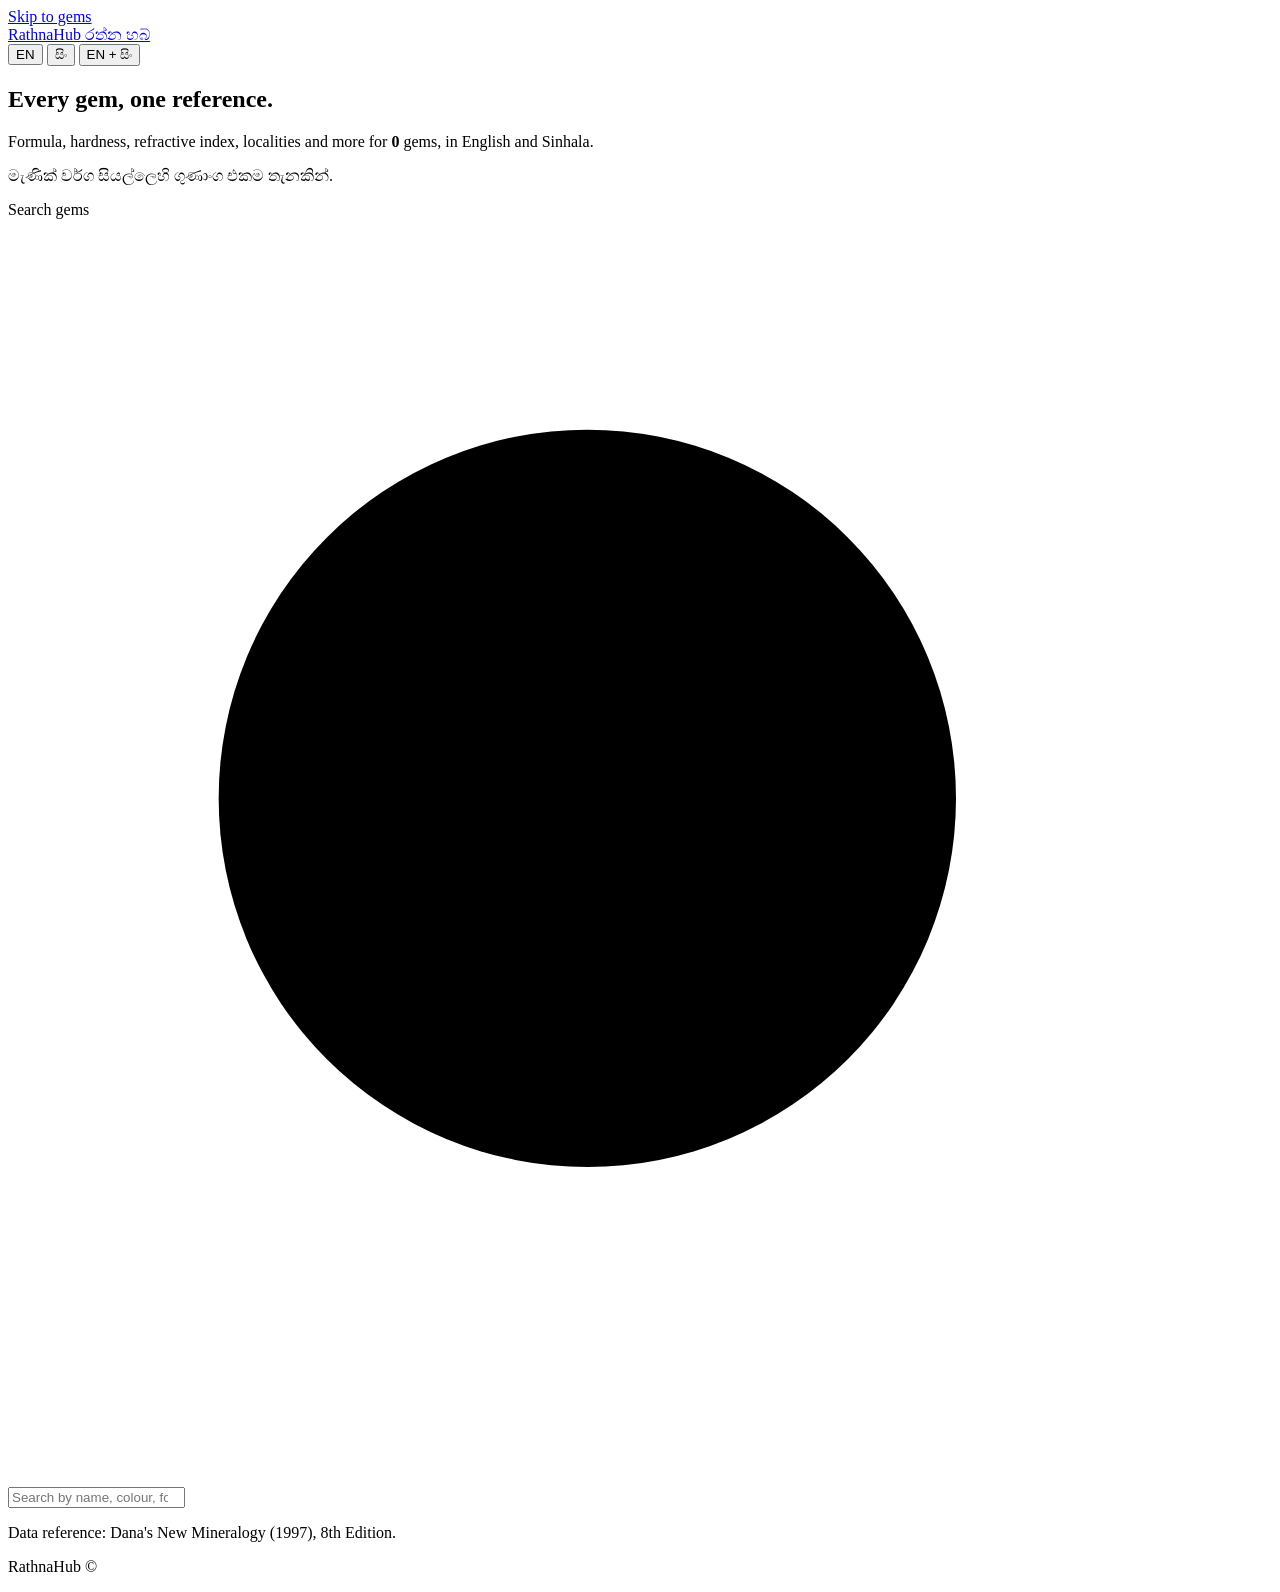
==== index.html @ 3e6e4de9 "Update comment for script order in index.html" ====
<!DOCTYPE html>
<html lang="en">
<head>
  <meta charset="UTF-8">
  <meta name="viewport" content="width=device-width, initial-scale=1">
  <title>RathnaHub – Gem Reference | රත්න හබ්</title>
  <meta name="description" content="Gem properties, formulas and localities in English and Sinhala.">

  <link rel="preconnect" href="https://fonts.googleapis.com">
  <link rel="preconnect" href="https://fonts.gstatic.com" crossorigin>
  <link href="https://fonts.googleapis.com/css2?family=Bricolage+Grotesque:wght@600;700&family=Manrope:wght@400;500;700&family=Noto+Sans+Sinhala:wght@400;500;700&display=swap" rel="stylesheet">
  <link rel="stylesheet" href="style.css">
</head>
<body data-lang="both">
  <a class="skip-link" href="#gems">Skip to gems</a>

  <!-- ============ HEADER + HERO ============ -->
  <div class="top">
    <header class="site-header">
      <a class="brand" href="./" aria-label="RathnaHub home">
        <span class="brand-gem" id="brandGem"></span>
        <span class="brand-name">RathnaHub</span>
        <span class="brand-si">රත්න හබ්</span>
      </a>

      <div class="lang" role="group" aria-label="Language">
        <button type="button" class="lang-btn" data-lang="en" aria-pressed="false">EN</button>
        <button type="button" class="lang-btn" data-lang="si" aria-pressed="false">සිං</button>
        <button type="button" class="lang-btn" data-lang="both" aria-pressed="true">EN + සිං</button>
      </div>
    </header>

    <section class="hero">
      <div class="hero-text">
        <h1>Every gem, one reference.</h1>
        <p class="hero-sub">Formula, hardness, refractive index, localities and more for <strong id="totalCount">0</strong> gems, in English and Sinhala.</p>
        <p class="hero-sub si">මැණික් වර්ග සියල්ලෙහි ගුණාංග එකම තැනකින්.</p>

        <label class="search" for="searchInput">
          <span class="visually-hidden">Search gems</span>
          <svg viewBox="0 0 24 24" aria-hidden="true"><circle cx="11" cy="11" r="7"/><path d="M20 20l-3.5-3.5"/></svg>
          <input id="searchInput" type="search" placeholder="Search by name, colour, formula…  |  සොයන්න" autocomplete="off">
        </label>
      </div>
      <div class="hero-gem" id="heroGem" aria-hidden="true"></div>
    </section>
  </div>

  <!-- ============ GEM BROWSER ============ -->
  <main id="gems" class="browser">
    <div class="toolbar">
      <div class="chips" id="groupChips" role="group" aria-label="Filter by gem group"></div>
      <p class="count" id="resultCount" aria-live="polite"></p>
    </div>

    <ul class="grid" id="gemGrid"></ul>

    <div class="empty" id="emptyState" hidden>
      <p><strong>No gems match your search.</strong></p>
      <p>Try a shorter word, or clear the group filter.</p>
      <button type="button" class="btn" id="resetBtn">Clear search and filter</button>
    </div>
  </main>

  <!-- ============ GEM DETAIL (native <dialog>) ============ -->
  <dialog id="gemDialog" aria-labelledby="dlgTitle">
    <article class="sheet">
      <header class="sheet-head">
        <div class="sheet-visual" id="dlgGem"></div>
        <div class="sheet-titles">
          <p class="sheet-no" id="dlgNo"></p>
          <h2 id="dlgTitle" class="en-only"></h2>
          <p class="sheet-si si-only" id="dlgSi"></p>
        </div>
        <button type="button" class="icon-btn" id="dlgClose" aria-label="Close">
          <svg viewBox="0 0 24 24" aria-hidden="true"><path d="M6 6l12 12M18 6L6 18"/></svg>
        </button>
      </header>

      <div class="sheet-body">
        <dl class="props" id="dlgProps"></dl>
      </div>

      <footer class="sheet-foot">
        <button type="button" class="btn ghost" id="dlgPrev">‹ Previous</button>
        <button type="button" class="btn ghost" id="dlgNext">Next ›</button>
      </footer>
    </article>
  </dialog>

  <footer class="site-footer">
    <p>Data reference: Dana's New Mineralogy (1997), 8th Edition.</p>
    <p class="si">RathnaHub &copy; <span id="year"></span></p>
  </footer>

  <!-- js links -->
  <script src="data.js"></script>
  <script src="app.js"></script>
</body>
</html>
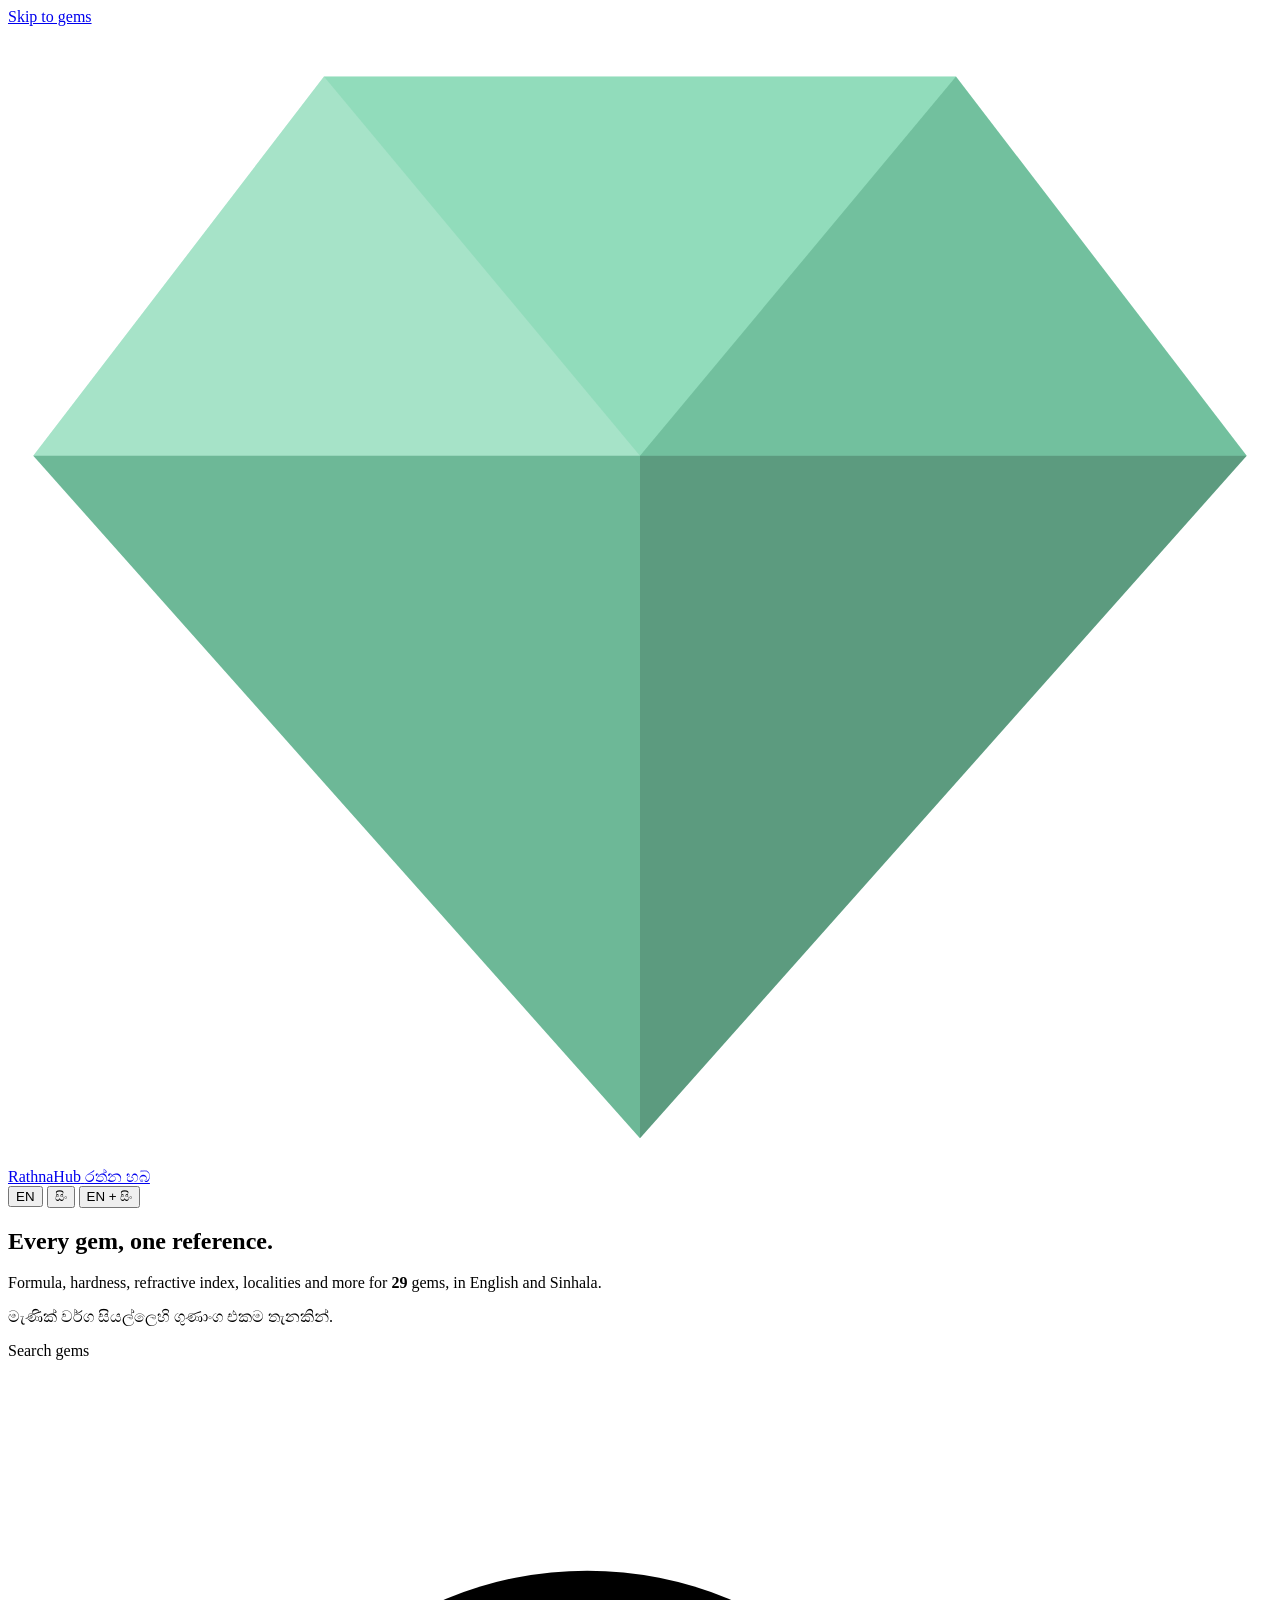
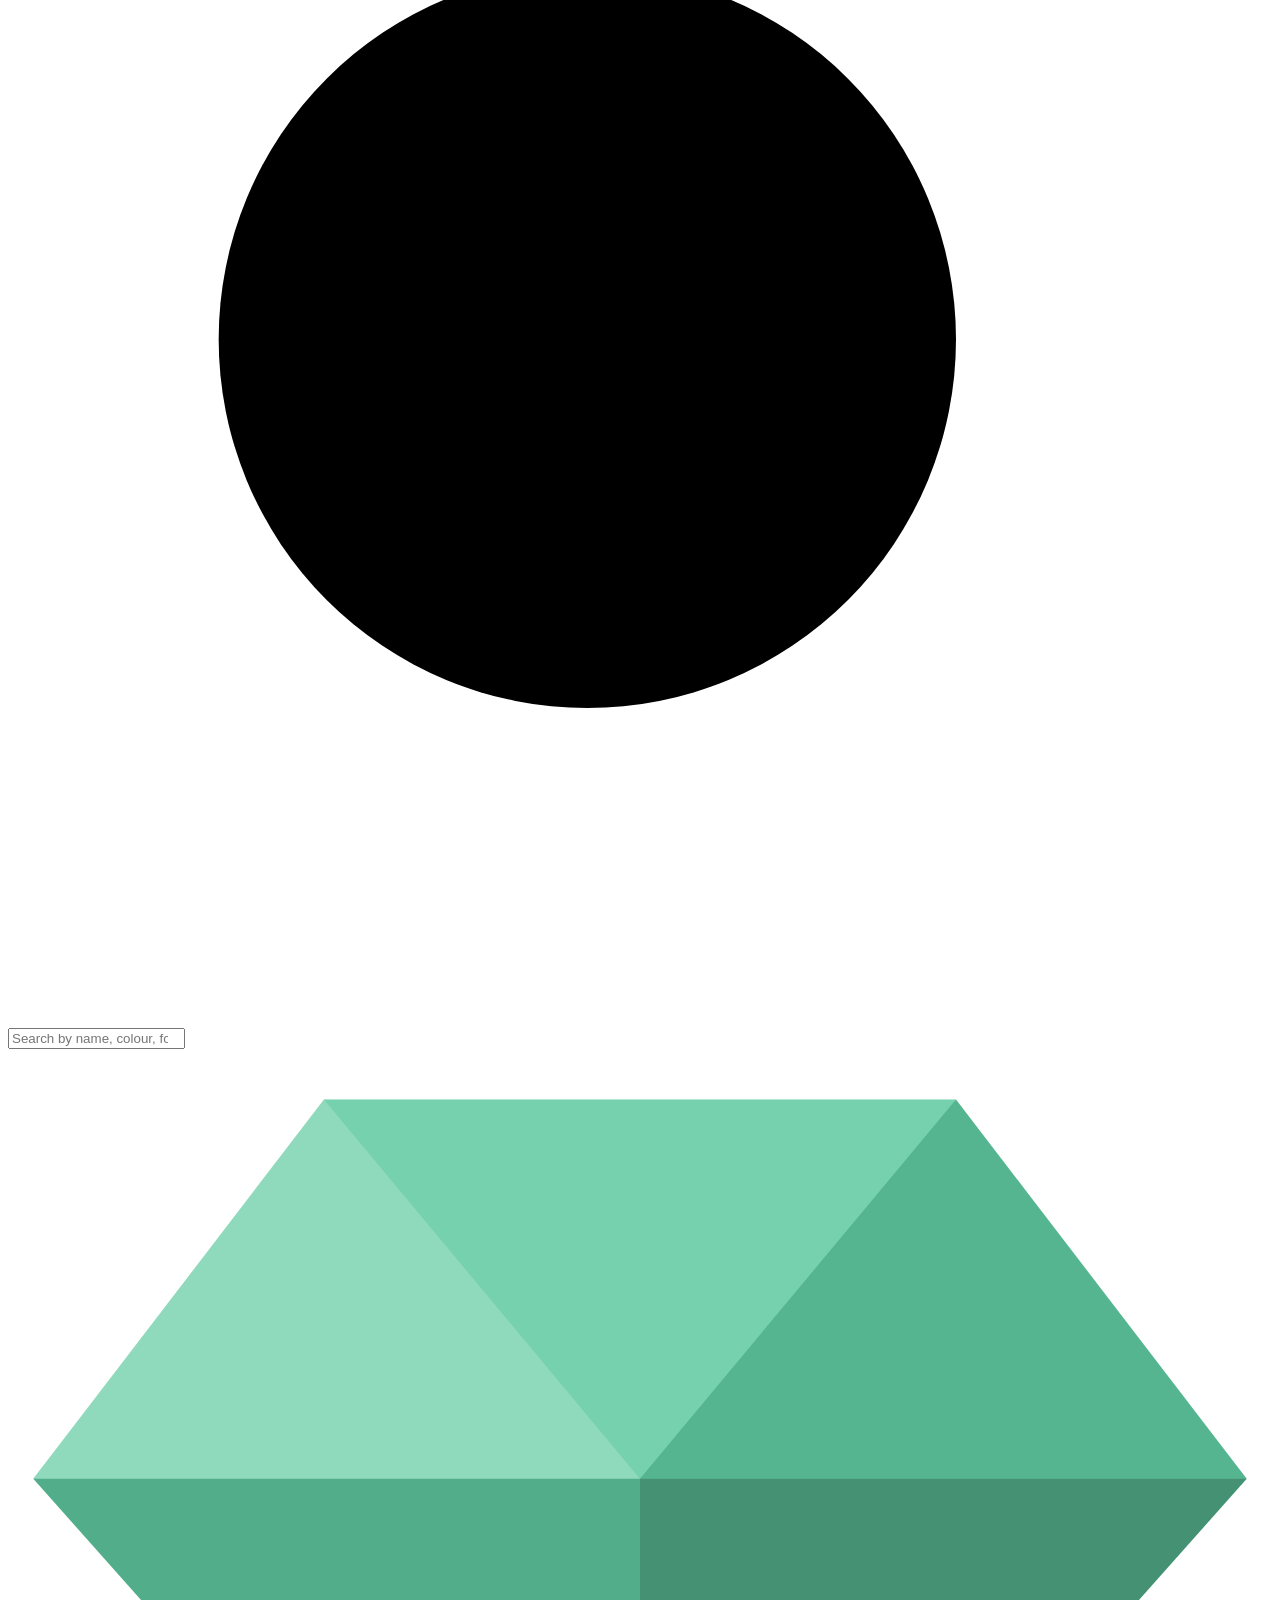
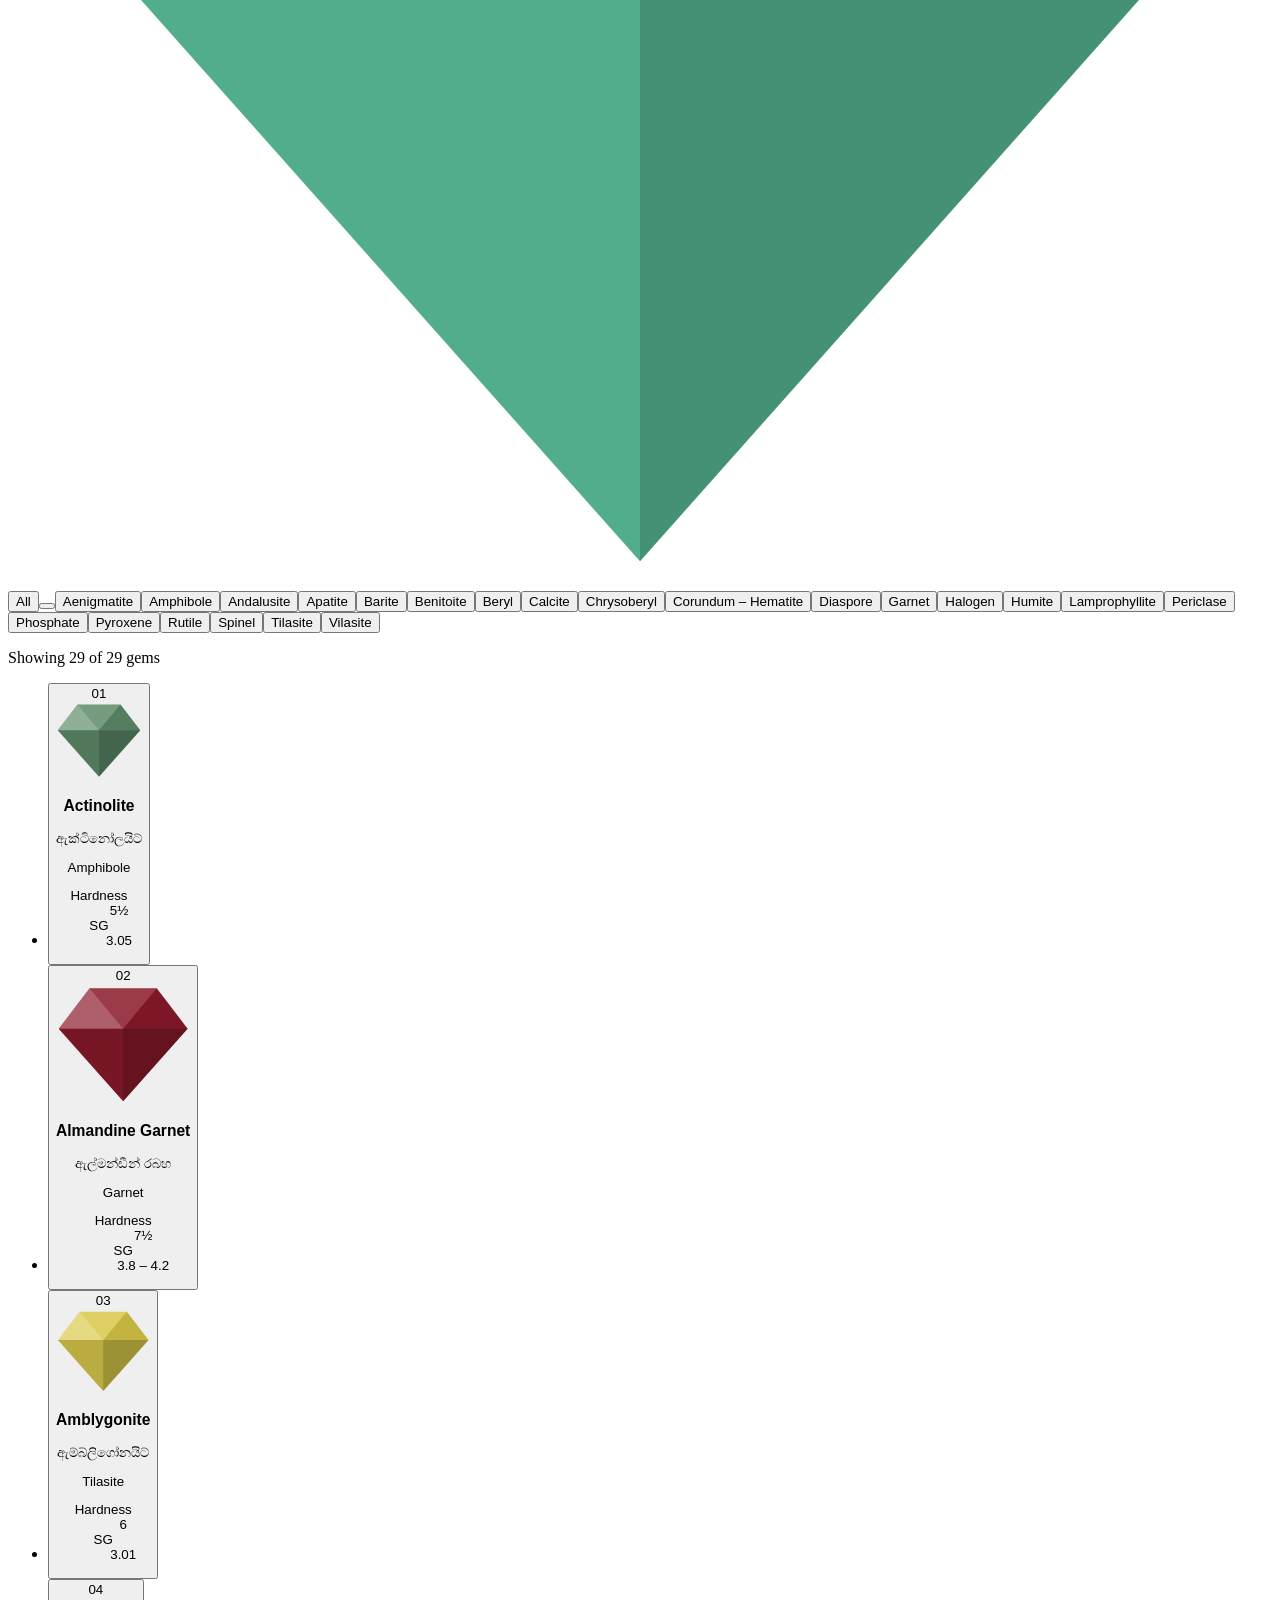
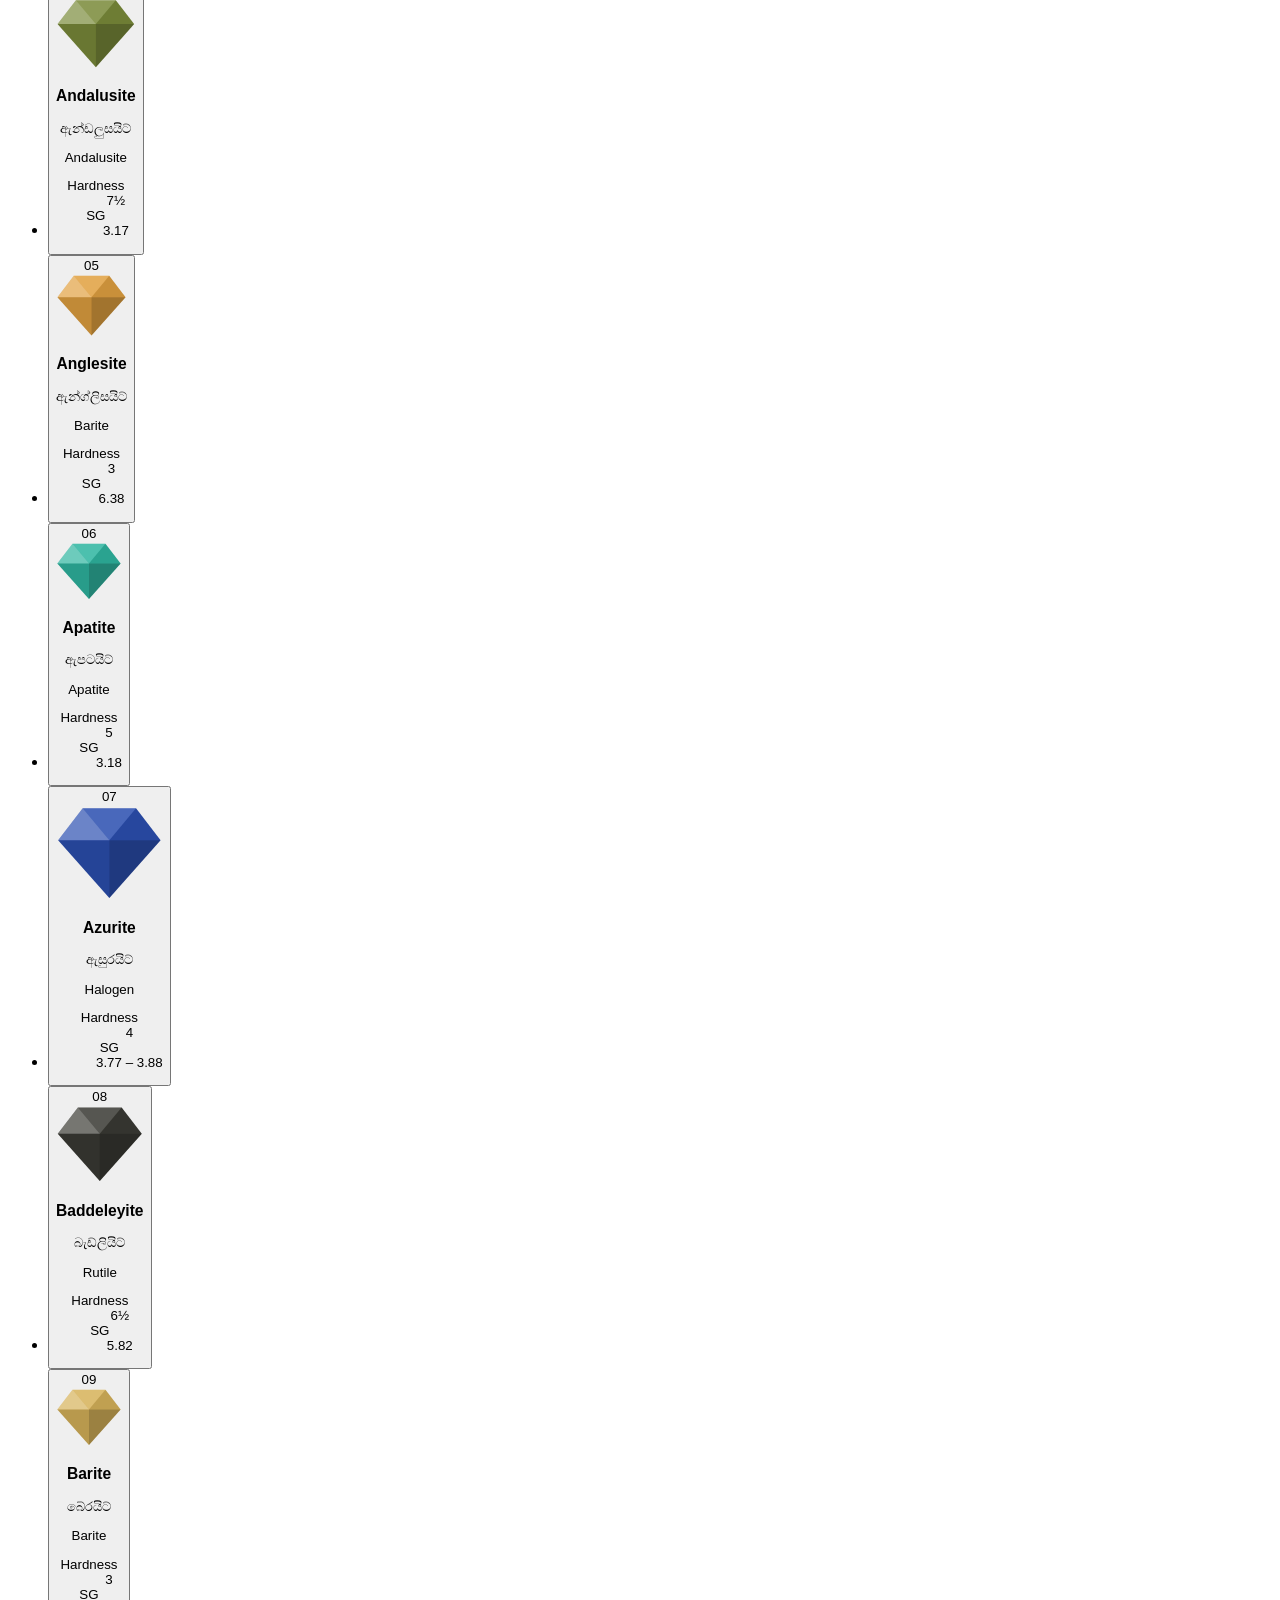
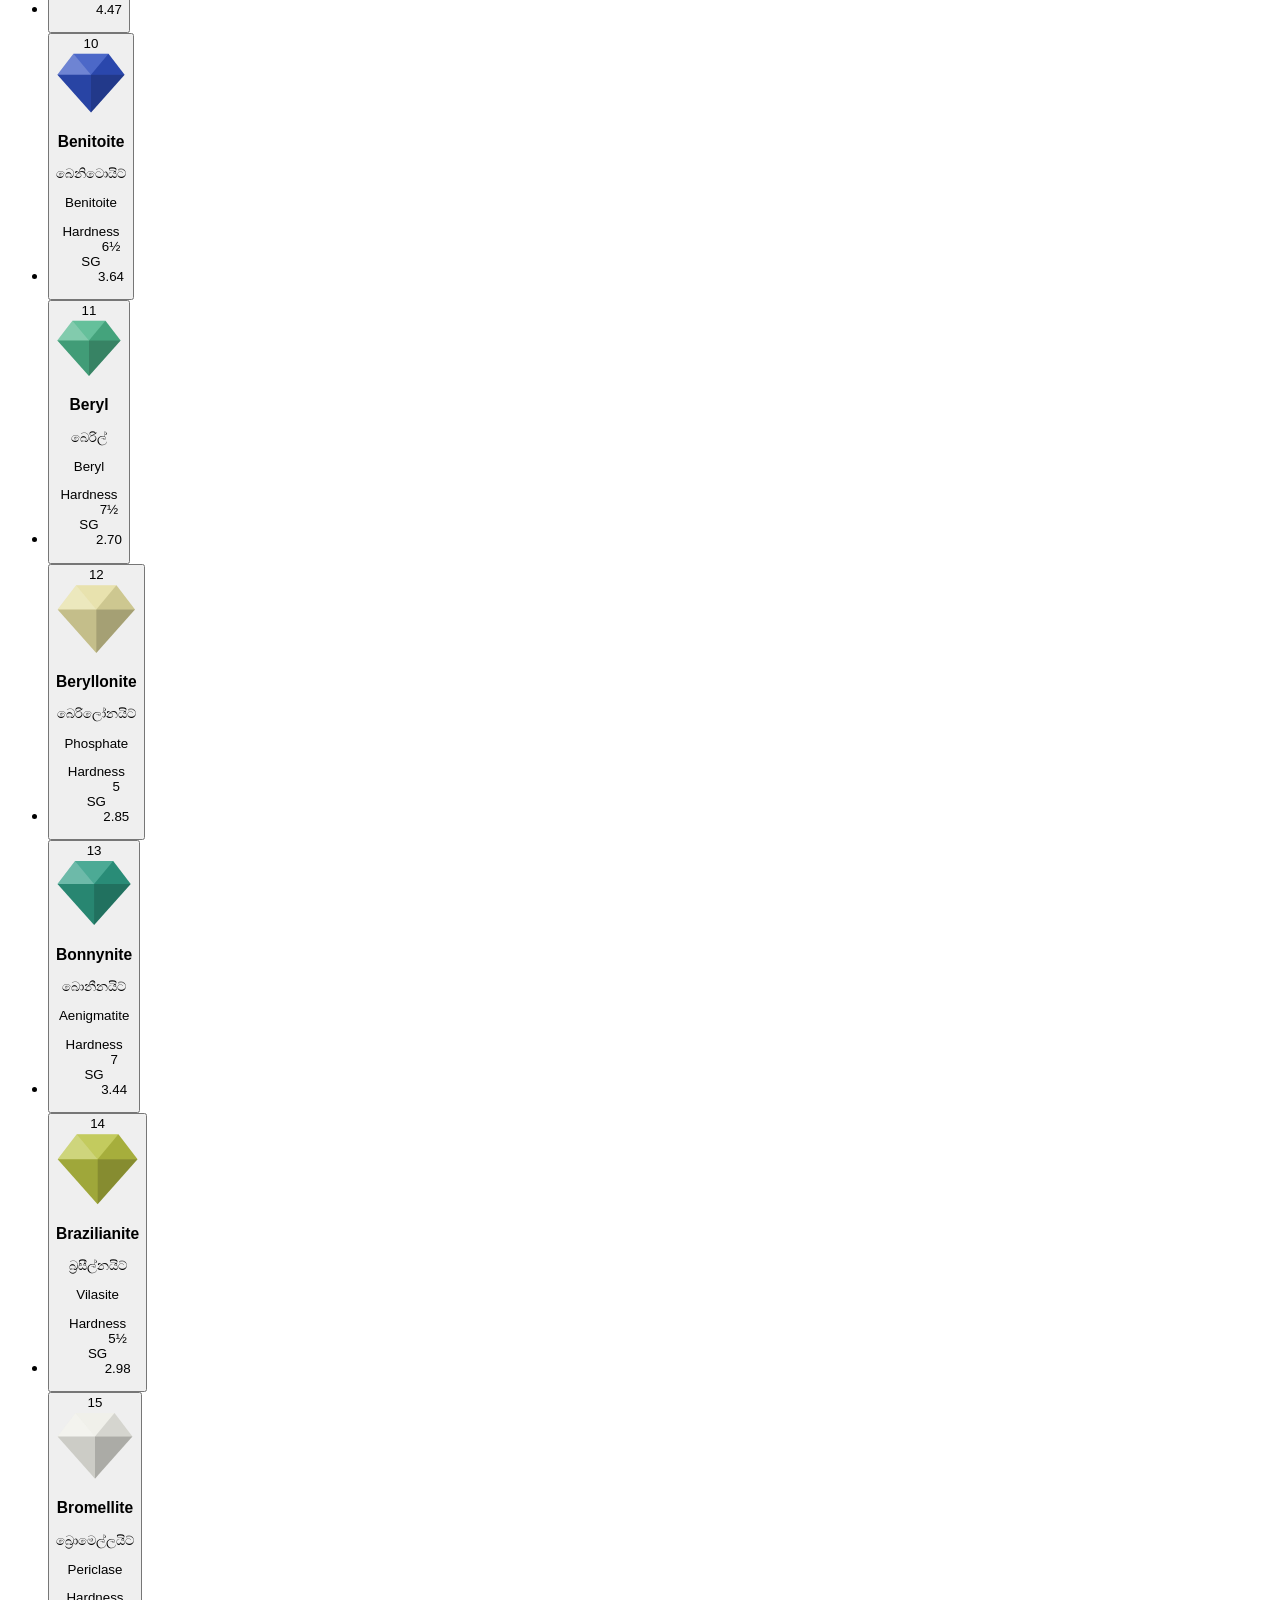
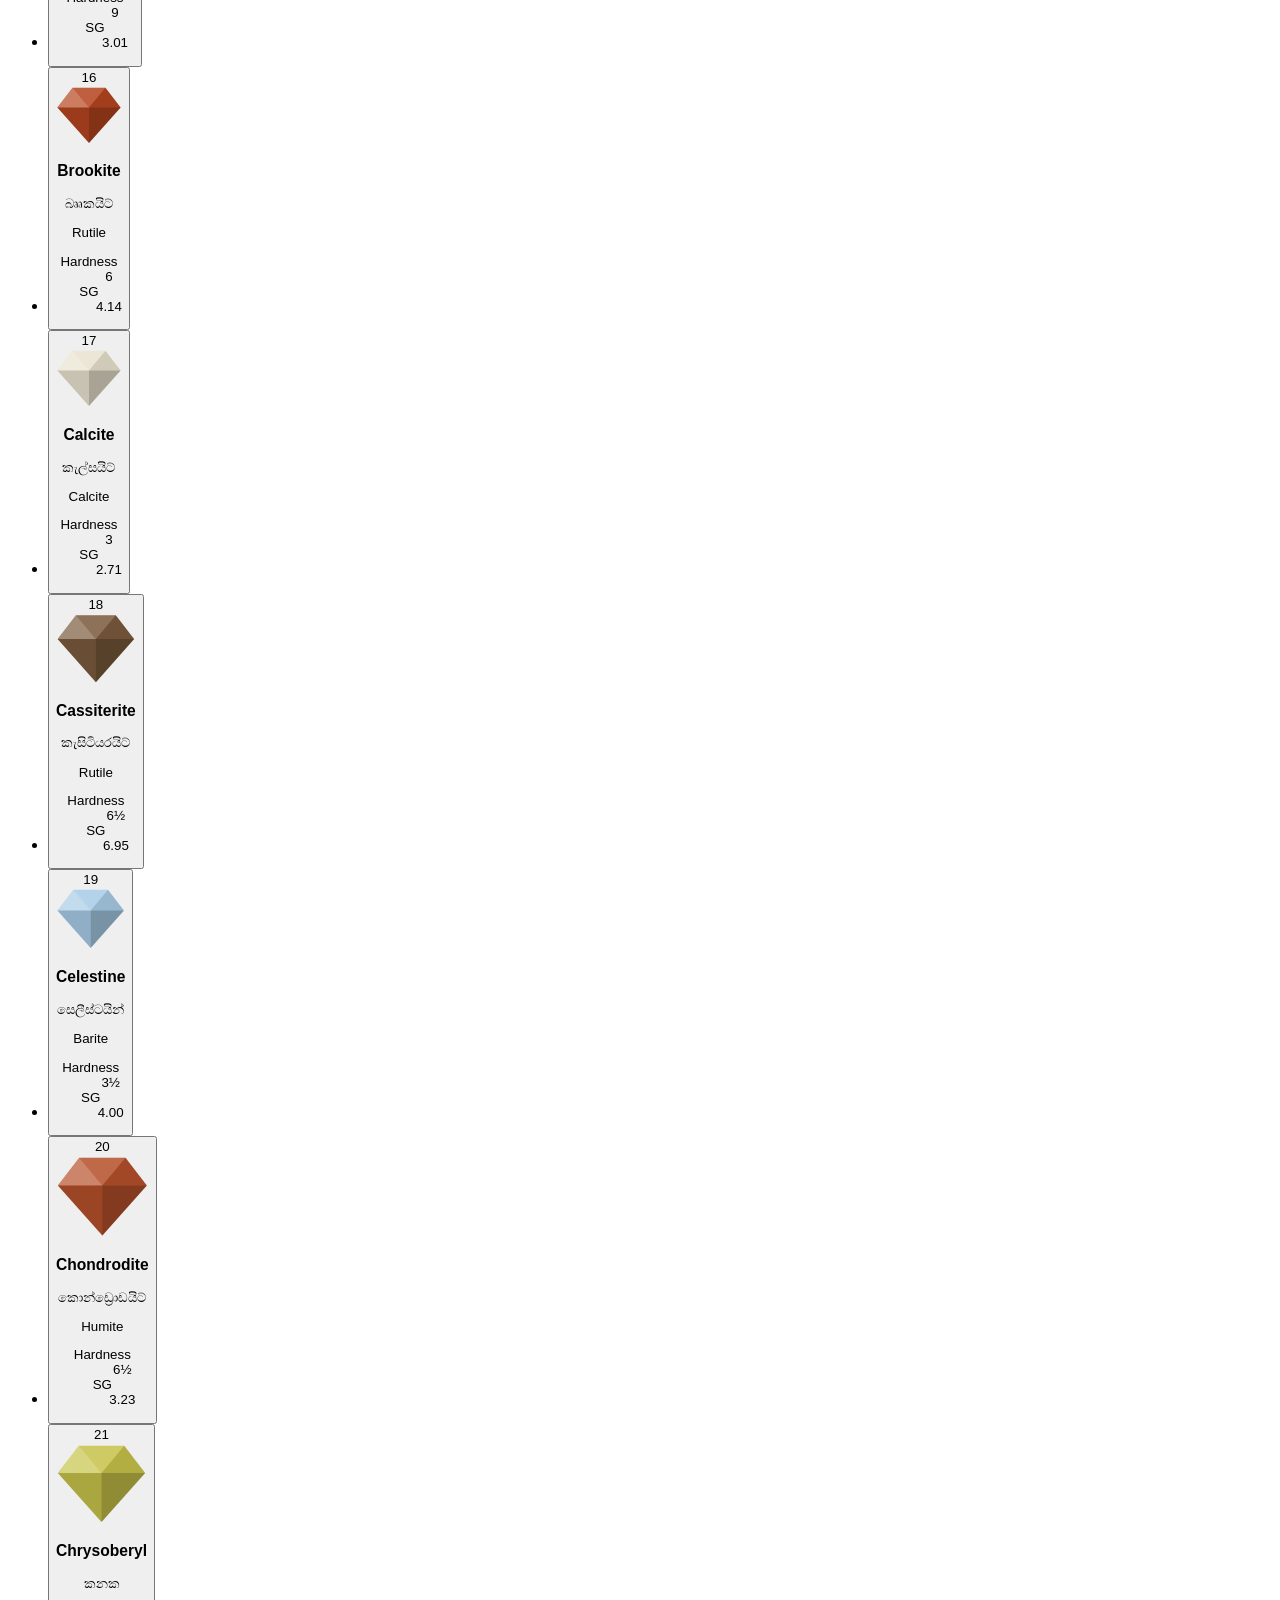
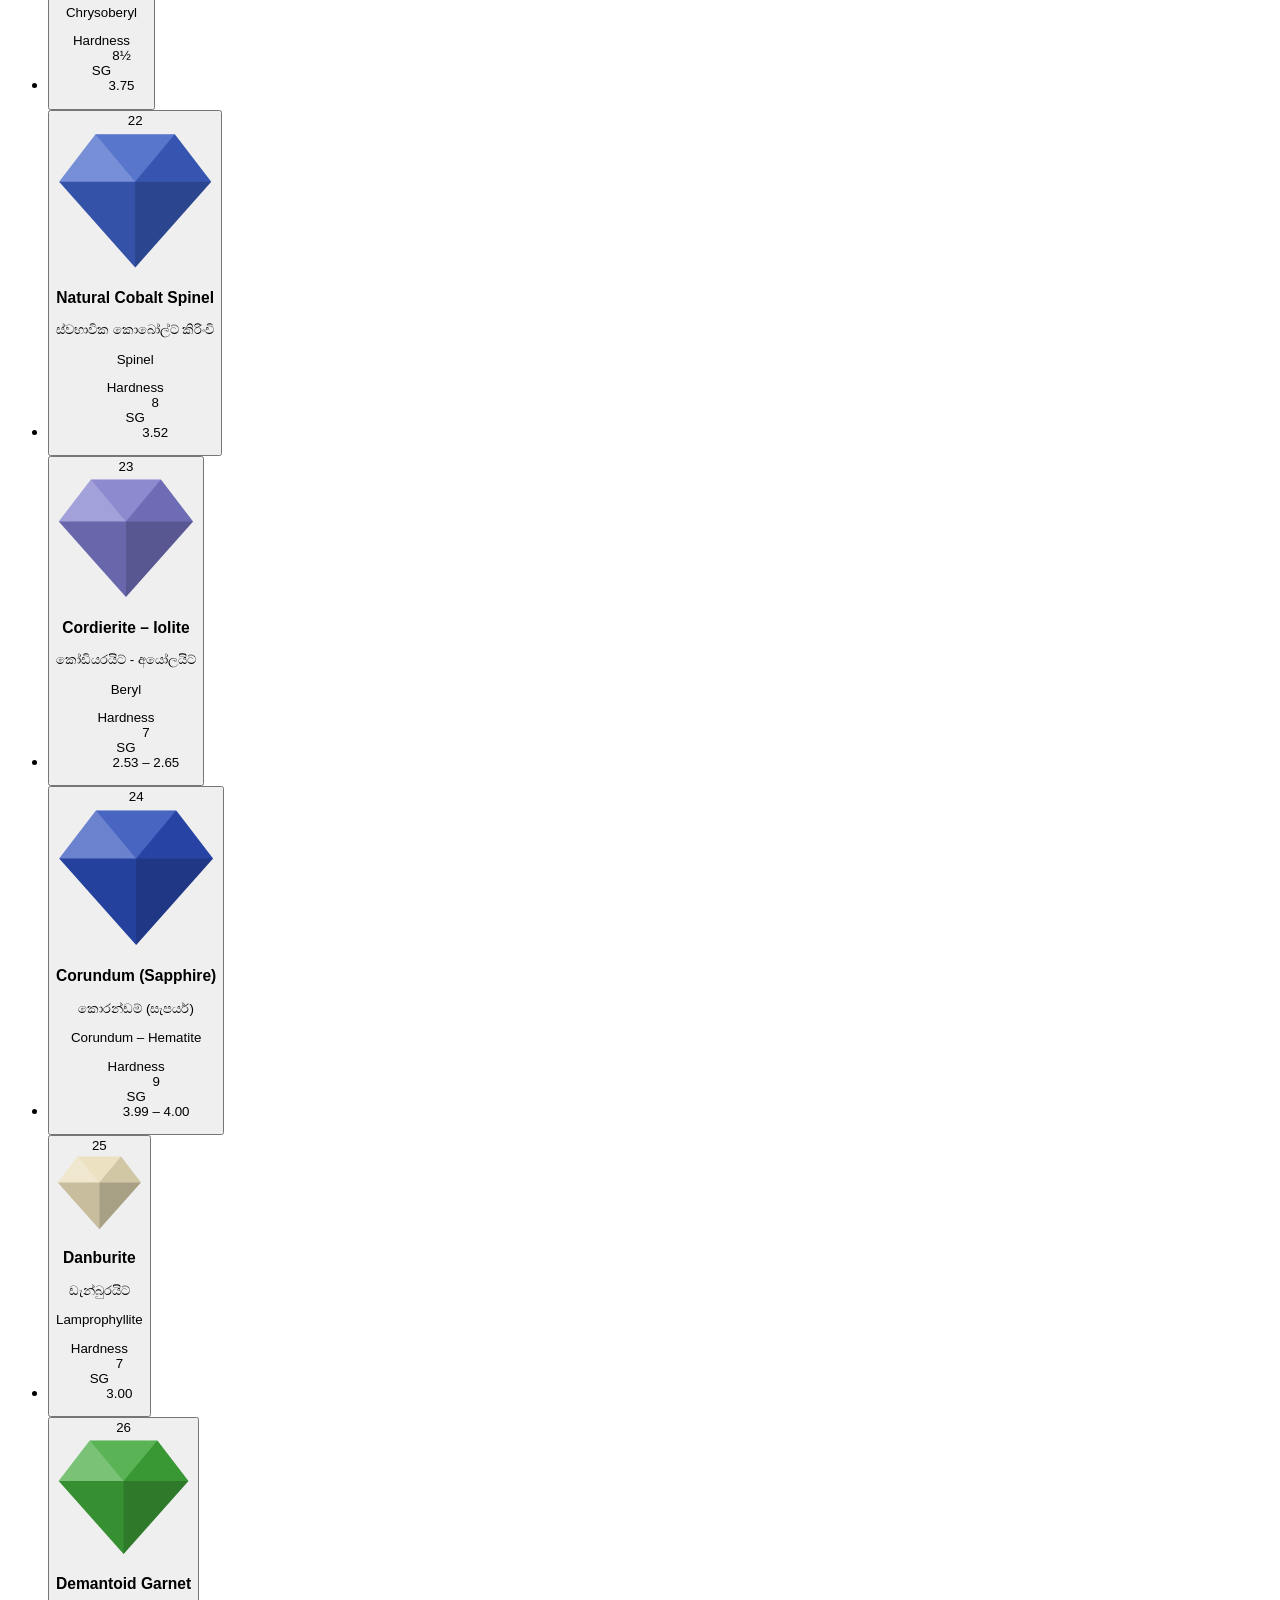
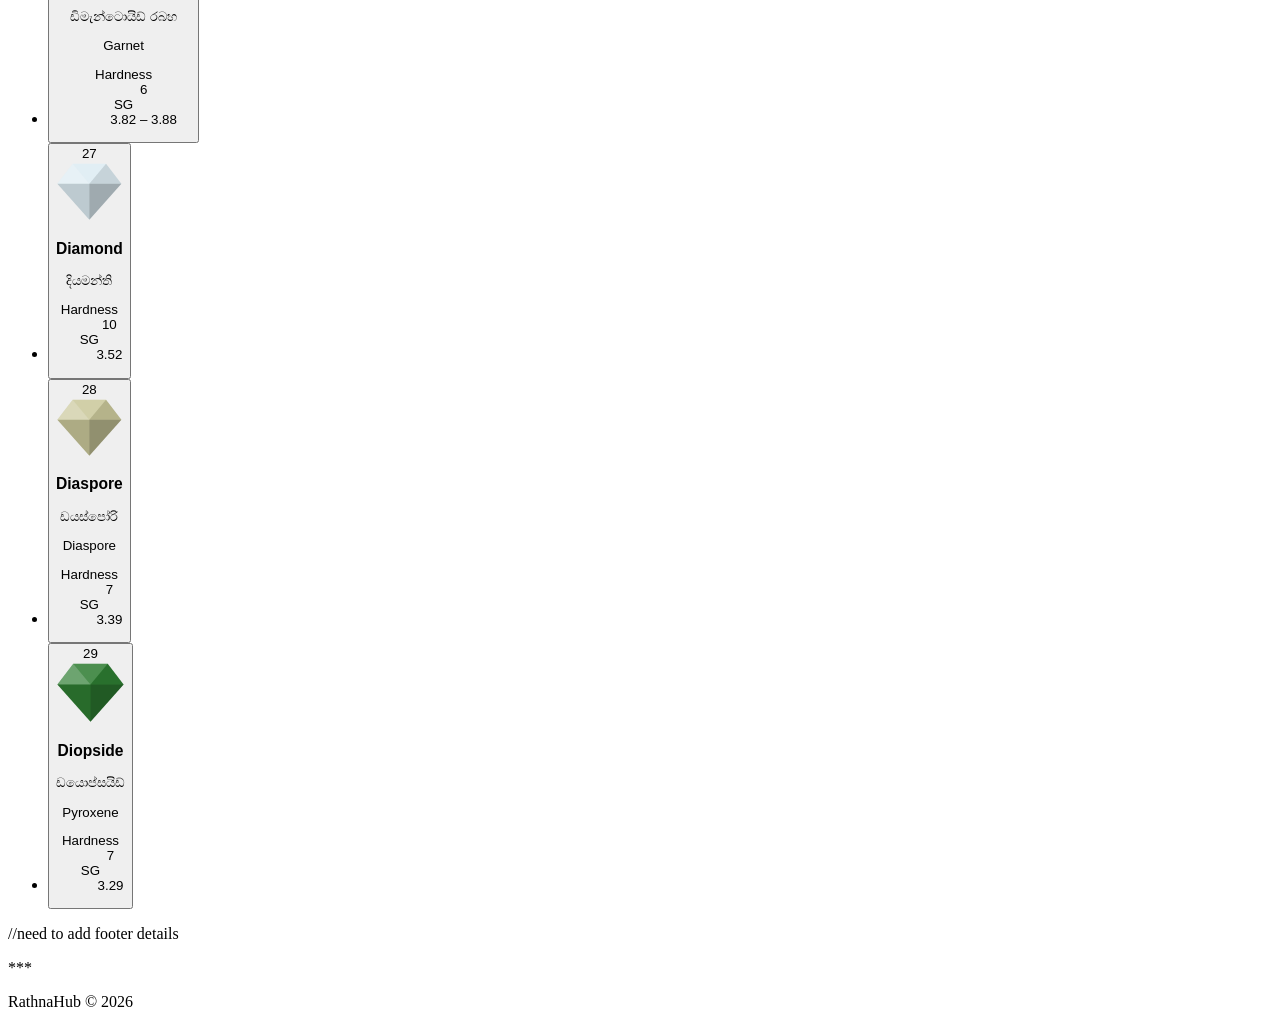
==== commit 72e08d92: "Add files via upload Footer update" ====
--- a/index.html
+++ b/index.html
@@ -88,12 +88,13 @@
     </article>
   </dialog>
 
+  //need to add footer details
   <footer class="site-footer">
-    <p>Data reference: Dana's New Mineralogy (1997), 8th Edition.</p>
+    <p>***</p>
     <p class="si">RathnaHub &copy; <span id="year"></span></p>
   </footer>
 
-  <!-- js links -->
+  <!-- Order matters: data first, then app logic -->
   <script src="data.js"></script>
   <script src="app.js"></script>
 </body>
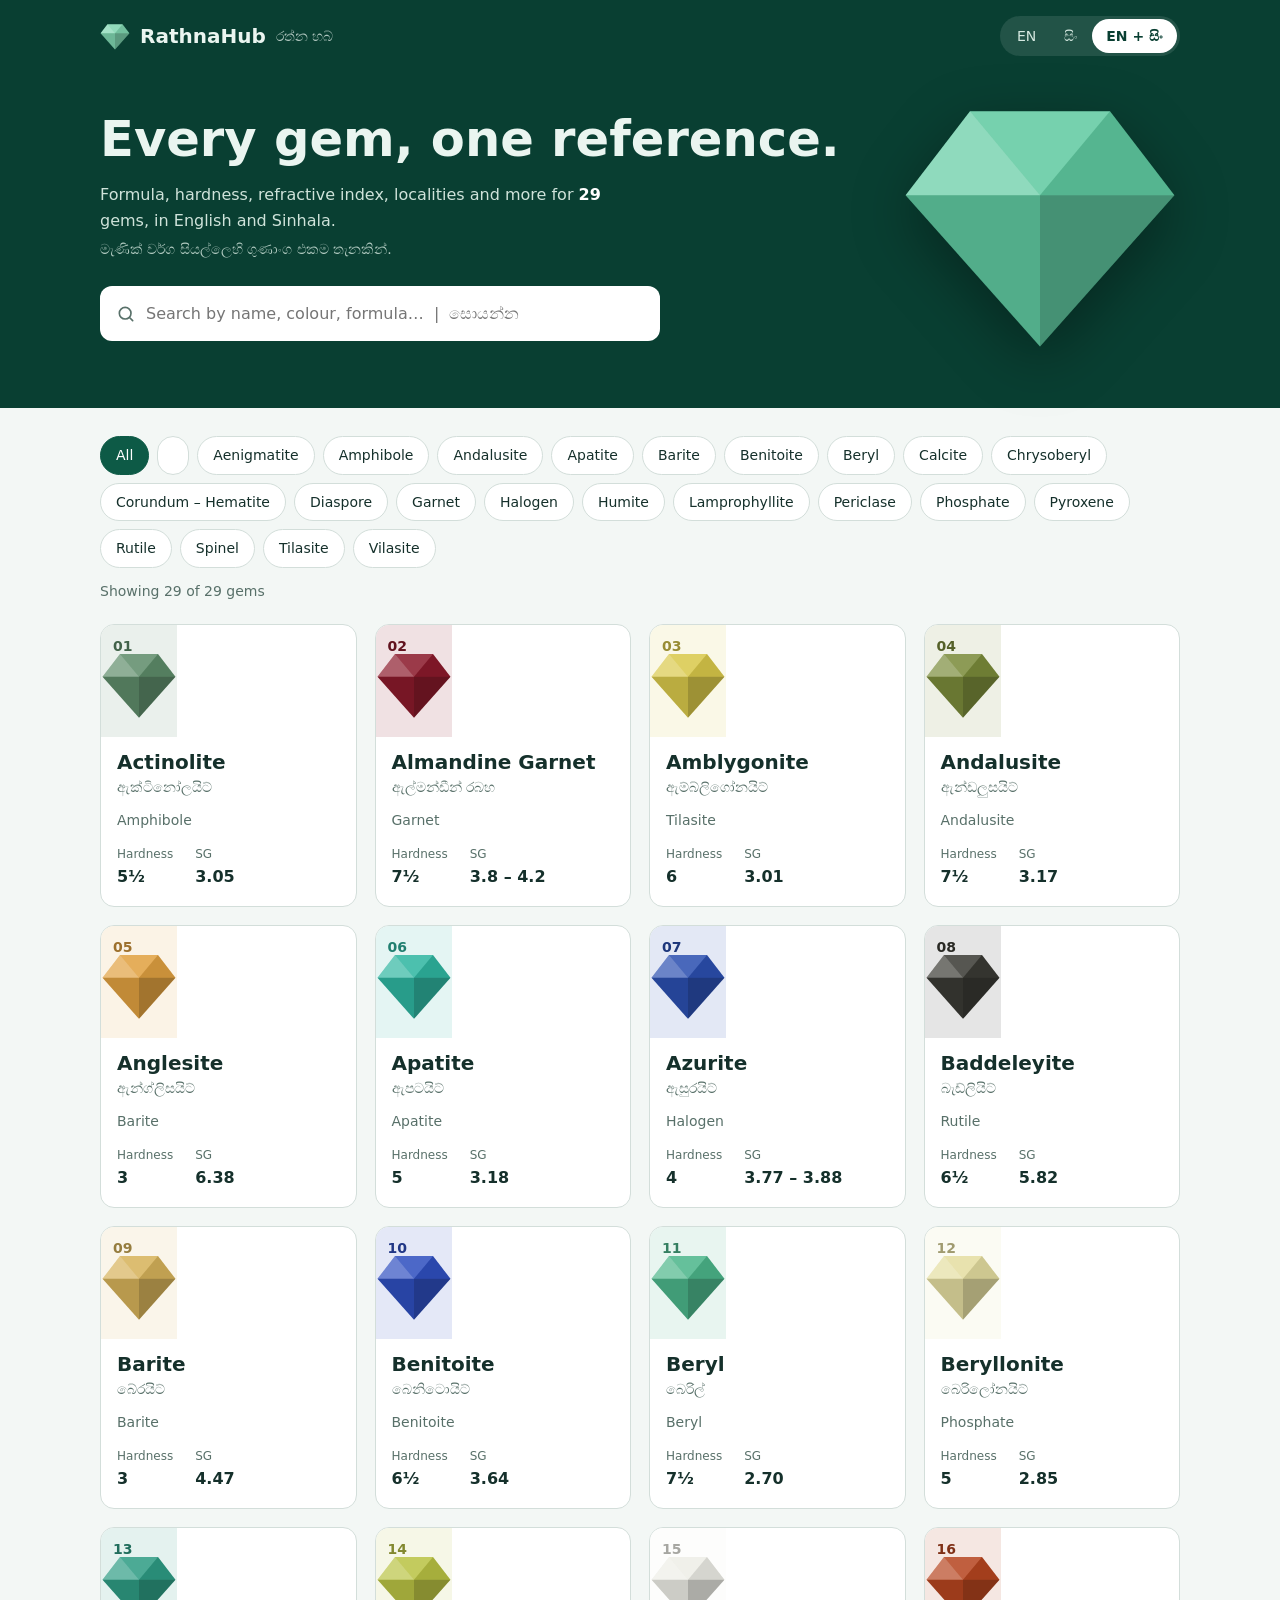
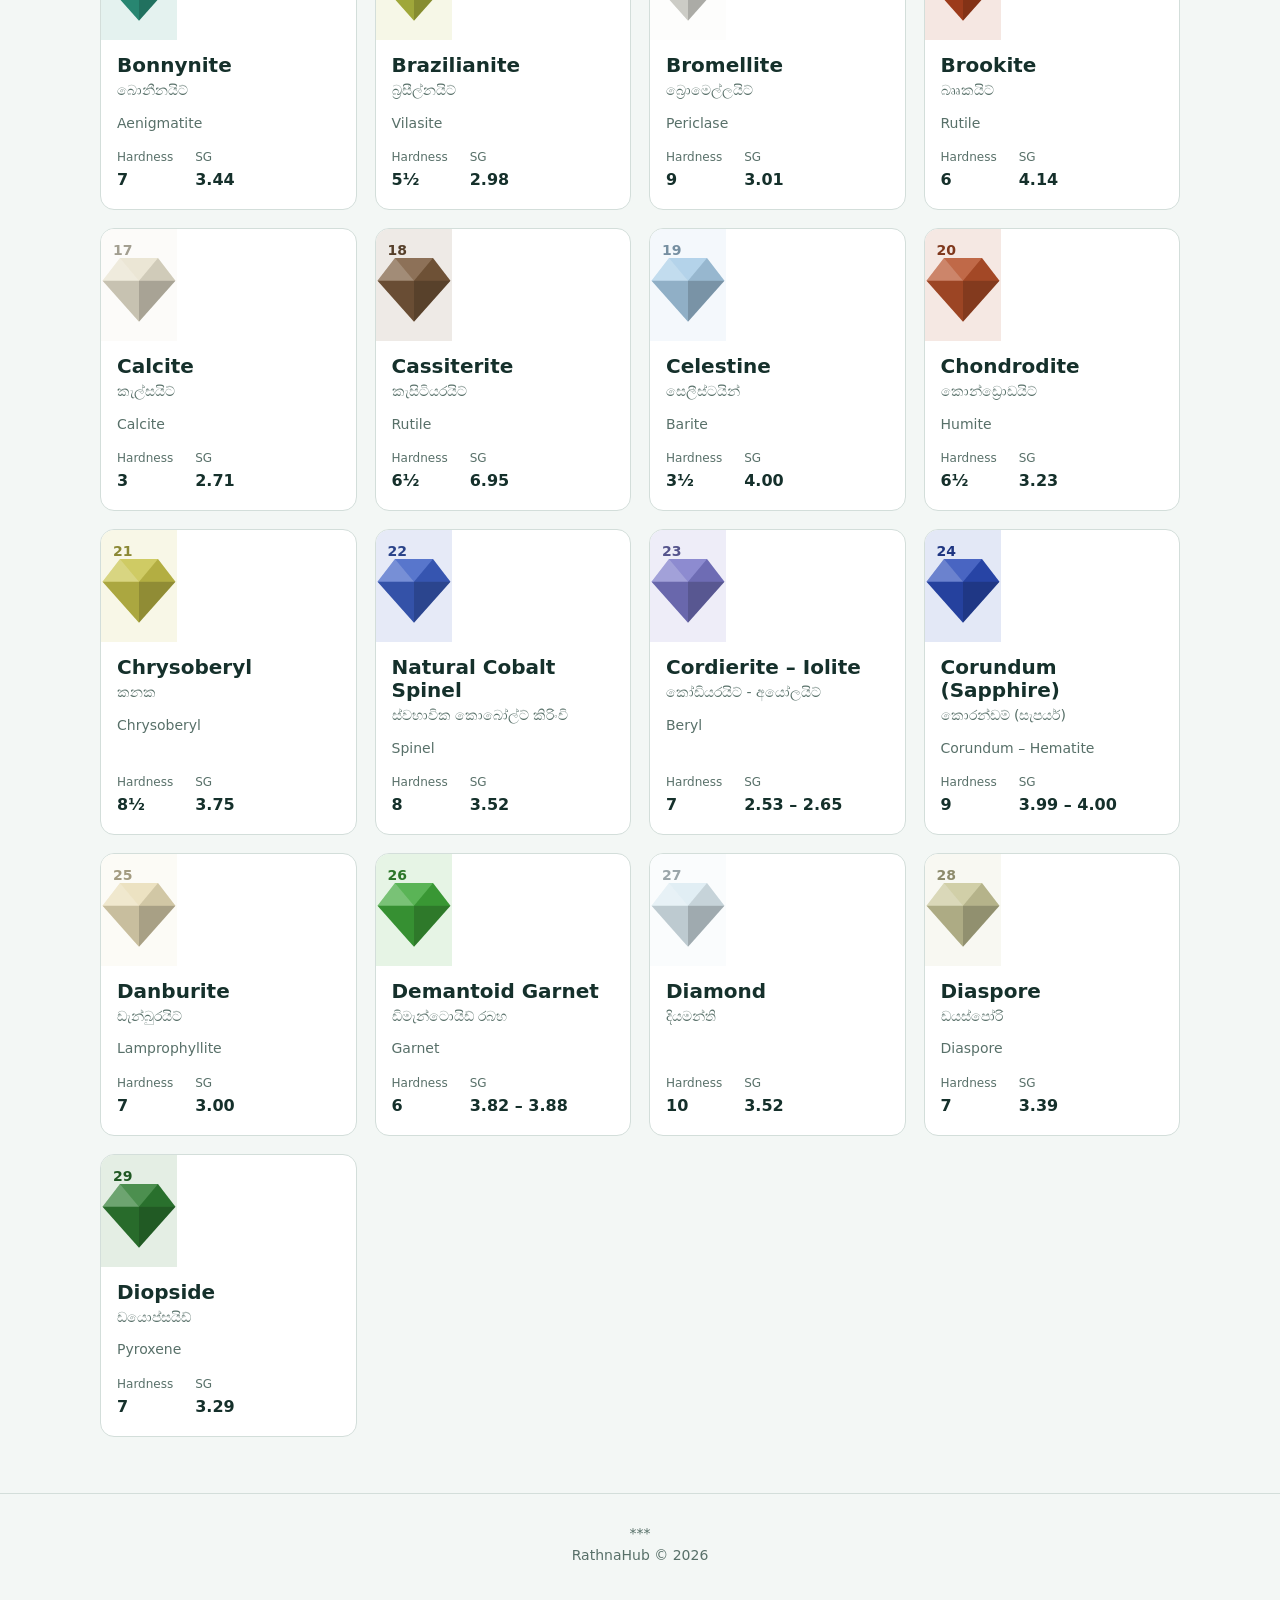
==== commit 388f7a3a: "Initial commit" ====
--- a/index.html
+++ b/index.html
@@ -88,7 +88,7 @@
     </article>
   </dialog>
 
-  //need to add footer details
+  <!-- need to add footer details -->
   <footer class="site-footer">
     <p>***</p>
     <p class="si">RathnaHub &copy; <span id="year"></span></p>
--- a/style.css
+++ b/style.css
@@ -0,0 +1,225 @@
+/* =========================================================
+   RathnaHub – style.css
+   1. Tokens   2. Base   3. Header/Hero   4. Browser
+   5. Cards    6. Dialog (gem sheet)     7. Footer   8. Motion
+   ========================================================= */
+
+/* ---------- 1. TOKENS ---------- */
+:root {
+  --paper: #f3f7f5;
+  --card: #ffffff;
+  --ink: #15302b;
+  --muted: #587069;
+  --line: #d3deda;
+
+  --emerald: #0d5a46;       /* echoes the green title band in the book */
+  --emerald-deep: #093f32;
+  --sapphire: #2c5e8c;      /* focus + interactive accents */
+
+  --font-body: "Manrope", "Noto Sans Sinhala", system-ui, sans-serif;
+  --font-display: "Bricolage Grotesque", "Noto Sans Sinhala", system-ui, sans-serif;
+
+  --step--1: 0.875rem;
+  --step-0: 1rem;
+  --step-1: 1.25rem;
+  --step-2: 1.6rem;
+  --step-3: clamp(2rem, 4.5vw, 3.1rem);
+
+  --r-card: 14px;
+  --r-sheet: 18px;
+  --r-input: 12px;
+}
+
+/* ---------- 2. BASE ---------- */
+*, *::before, *::after { box-sizing: border-box; }
+html { -webkit-text-size-adjust: 100%; }
+
+body {
+  margin: 0;
+  font-family: var(--font-body);
+  font-size: var(--step-0);
+  line-height: 1.6;
+  color: var(--ink);
+  background: var(--paper);
+}
+
+h1, h2, h3 { font-family: var(--font-display); line-height: 1.15; margin: 0; }
+p { margin: 0; }
+ul { list-style: none; margin: 0; padding: 0; }
+button, input { font: inherit; color: inherit; }
+svg { display: block; }
+
+:focus-visible { outline: 3px solid var(--sapphire); outline-offset: 2px; }
+
+.visually-hidden {
+  position: absolute; width: 1px; height: 1px; overflow: hidden;
+  clip: rect(0 0 0 0); white-space: nowrap;
+}
+.skip-link {
+  position: absolute; left: 12px; top: -60px; z-index: 50;
+  background: #fff; color: var(--ink); padding: 8px 14px; border-radius: 8px;
+}
+.skip-link:focus { top: 12px; }
+
+/* Language switching: data-lang on <body> = en | si | both */
+body[data-lang="en"] .si-only { display: none; }
+body[data-lang="si"] .en-only { display: none; }
+/* In Sinhala-only mode the Sinhala name becomes the primary title */
+body[data-lang="si"] .card-si { color: var(--ink); font-family: var(--font-display); font-weight: 700; font-size: var(--step-1); }
+body[data-lang="si"] .sheet-si { font-family: var(--font-display); font-weight: 700; font-size: var(--step-2); opacity: 1; }
+body[data-lang="si"] .prop dt .si-label { color: var(--ink); font-weight: 700; font-size: var(--step-0); }
+body[data-lang="si"] .prop dd .si-val { color: var(--ink); font-size: var(--step-0); }
+
+/* ---------- 3. HEADER + HERO ---------- */
+.top { background: var(--emerald-deep); color: #eaf5f0; }
+
+.site-header {
+  max-width: 1120px; margin: 0 auto; padding: 16px 20px;
+  display: flex; align-items: center; justify-content: space-between; gap: 12px;
+}
+.brand { display: flex; align-items: center; gap: 10px; color: inherit; text-decoration: none; }
+.brand-gem { width: 30px; }
+.brand-name { font-family: var(--font-display); font-weight: 700; font-size: var(--step-1); }
+.brand-si { opacity: 0.75; font-size: var(--step--1); }
+
+.lang { display: flex; background: rgba(255,255,255,0.1); border-radius: 999px; padding: 3px; }
+.lang-btn {
+  border: 0; background: transparent; cursor: pointer;
+  padding: 6px 14px; border-radius: 999px; font-size: var(--step--1); color: #d6e9e1;
+}
+.lang-btn[aria-pressed="true"] { background: #fff; color: var(--emerald-deep); font-weight: 700; }
+
+.hero {
+  max-width: 1120px; margin: 0 auto; padding: 28px 20px 56px;
+  display: grid; grid-template-columns: 1fr auto; align-items: center; gap: 32px;
+}
+.hero h1 { font-size: var(--step-3); font-weight: 700; margin-bottom: 14px; }
+.hero-sub { max-width: 52ch; color: #cfe3da; }
+.hero-sub strong { color: #fff; }
+.hero-sub.si { margin-top: 4px; font-size: var(--step--1); opacity: 0.85; }
+
+.search {
+  margin-top: 26px; max-width: 560px; display: flex; align-items: center; gap: 10px;
+  background: #fff; color: var(--ink); border-radius: var(--r-input); padding: 0 16px;
+}
+.search svg { width: 20px; height: 20px; flex: none; fill: none; stroke: var(--muted); stroke-width: 2; stroke-linecap: round; }
+.search input { flex: 1; border: 0; background: transparent; padding: 15px 0; min-width: 0; }
+.search input:focus-visible { outline: none; }
+.search:focus-within { outline: 3px solid #8fc5ff; outline-offset: 2px; }
+
+/* The one memorable element: a large faceted gem */
+.hero-gem { width: clamp(150px, 24vw, 280px); filter: drop-shadow(0 18px 30px rgba(0,0,0,0.35)); }
+.gem-svg { width: 100%; height: auto; }
+
+/* ---------- 4. BROWSER ---------- */
+.browser { max-width: 1120px; margin: 0 auto; padding: 28px 20px 56px; }
+
+.toolbar { display: flex; flex-wrap: wrap; align-items: center; justify-content: space-between; gap: 12px 20px; margin-bottom: 22px; }
+.chips { display: flex; flex-wrap: wrap; gap: 8px; }
+.chip {
+  border: 1px solid var(--line); background: var(--card); cursor: pointer;
+  padding: 7px 15px; border-radius: 999px; font-size: var(--step--1);
+}
+.chip:hover { border-color: var(--emerald); }
+.chip[aria-pressed="true"] { background: var(--emerald); border-color: var(--emerald); color: #fff; }
+.count { color: var(--muted); font-size: var(--step--1); }
+
+.btn {
+  border: 1px solid var(--emerald); background: var(--emerald); color: #fff; cursor: pointer;
+  padding: 10px 18px; border-radius: var(--r-input); font-weight: 700;
+}
+.btn.ghost { background: transparent; color: var(--emerald); }
+.btn:disabled { opacity: 0.4; cursor: not-allowed; }
+
+.empty { text-align: center; padding: 56px 16px; color: var(--muted); }
+.empty .btn { margin-top: 16px; }
+
+/* ---------- 5. CARDS ---------- */
+.grid { display: grid; grid-template-columns: repeat(auto-fill, minmax(220px, 1fr)); gap: 18px; }
+
+.card {
+  width: 100%; height: 100%; text-align: left; cursor: pointer; padding: 0;
+  background: var(--card); border: 1px solid var(--line); border-radius: var(--r-card);
+  overflow: hidden; display: flex; flex-direction: column;
+  transition: border-color 0.15s, transform 0.15s;
+}
+.card:hover { border-color: var(--gem); transform: translateY(-2px); }
+
+.card-visual {
+  position: relative; padding: 26px 0 18px; display: grid; place-items: center;
+  background: color-mix(in srgb, var(--gem) 13%, #fff);
+}
+.card-visual .gem-svg { width: 76px; }
+.card-no {
+  position: absolute; left: 12px; top: 10px;
+  font-family: var(--font-display); font-weight: 700; font-size: var(--step--1);
+  color: color-mix(in srgb, var(--gem) 70%, #000);
+}
+
+.card-body { padding: 14px 16px 16px; display: flex; flex-direction: column; gap: 2px; flex: 1; }
+.card-body h3 { font-size: var(--step-1); }
+.card-si { color: var(--muted); font-size: var(--step--1); }
+.card-group { margin-top: 8px; font-size: var(--step--1); color: var(--muted); }
+
+.card-meta { margin: auto 0 0; padding-top: 12px; display: flex; gap: 22px; }
+.card-meta div { display: flex; flex-direction: column; }
+.card-meta dt { font-size: 0.75rem; color: var(--muted); }
+.card-meta dd { margin: 0; font-weight: 700; }
+
+/* ---------- 6. DIALOG (gem sheet) ---------- */
+dialog {
+  width: min(780px, calc(100% - 24px)); max-height: 92vh; padding: 0;
+  border: 0; border-radius: var(--r-sheet); background: var(--card); color: var(--ink);
+  overflow: hidden;
+}
+dialog::backdrop { background: rgba(9, 40, 33, 0.6); }
+dialog[open] { display: flex; }
+.sheet { display: flex; flex-direction: column; width: 100%; min-height: 0; }
+
+.sheet-head {
+  display: flex; align-items: center; gap: 18px; padding: 18px 20px;
+  background: var(--emerald); color: #fff;
+}
+.sheet-visual { width: 62px; flex: none; }
+.sheet-titles { flex: 1; min-width: 0; }
+.sheet-no { font-size: var(--step--1); opacity: 0.8; }
+.sheet-head h2 { font-size: var(--step-2); }
+.sheet-si { opacity: 0.9; }
+
+.icon-btn {
+  width: 40px; height: 40px; border: 0; border-radius: 50%; cursor: pointer;
+  background: rgba(255,255,255,0.15); display: grid; place-items: center; flex: none;
+}
+.icon-btn:hover { background: rgba(255,255,255,0.28); }
+.icon-btn svg { width: 20px; height: 20px; fill: none; stroke: #fff; stroke-width: 2; stroke-linecap: round; }
+.icon-btn:focus-visible { outline-color: #fff; }
+
+.sheet-body { overflow-y: auto; padding: 6px 20px 8px; }
+.props { margin: 0; }
+.prop {
+  display: grid; grid-template-columns: minmax(150px, 36%) 1fr; gap: 6px 18px;
+  padding: 11px 0; border-bottom: 1px solid var(--line);
+}
+.prop:last-child { border-bottom: 0; }
+.prop dt { font-weight: 700; }
+.prop dt .si-label { display: block; font-weight: 400; color: var(--muted); font-size: var(--step--1); }
+.prop dd { margin: 0; overflow-wrap: anywhere; }
+.prop dd .si-val { display: block; color: var(--muted); font-size: var(--step--1); }
+.prop dd.blank { color: #9aaaa5; }
+
+.sheet-foot { display: flex; justify-content: space-between; gap: 12px; padding: 12px 20px; border-top: 1px solid var(--line); }
+
+@media (max-width: 560px) {
+  .hero { grid-template-columns: 1fr; }
+  .hero-gem { display: none; }
+  .brand-si { display: none; }
+  .prop { grid-template-columns: 1fr; gap: 2px; }
+}
+
+/* ---------- 7. FOOTER ---------- */
+.site-footer { text-align: center; padding: 28px 20px 40px; color: var(--muted); font-size: var(--step--1); border-top: 1px solid var(--line); }
+
+/* ---------- 8. MOTION ---------- */
+@media (prefers-reduced-motion: reduce) {
+  * { transition: none !important; animation: none !important; }
+}
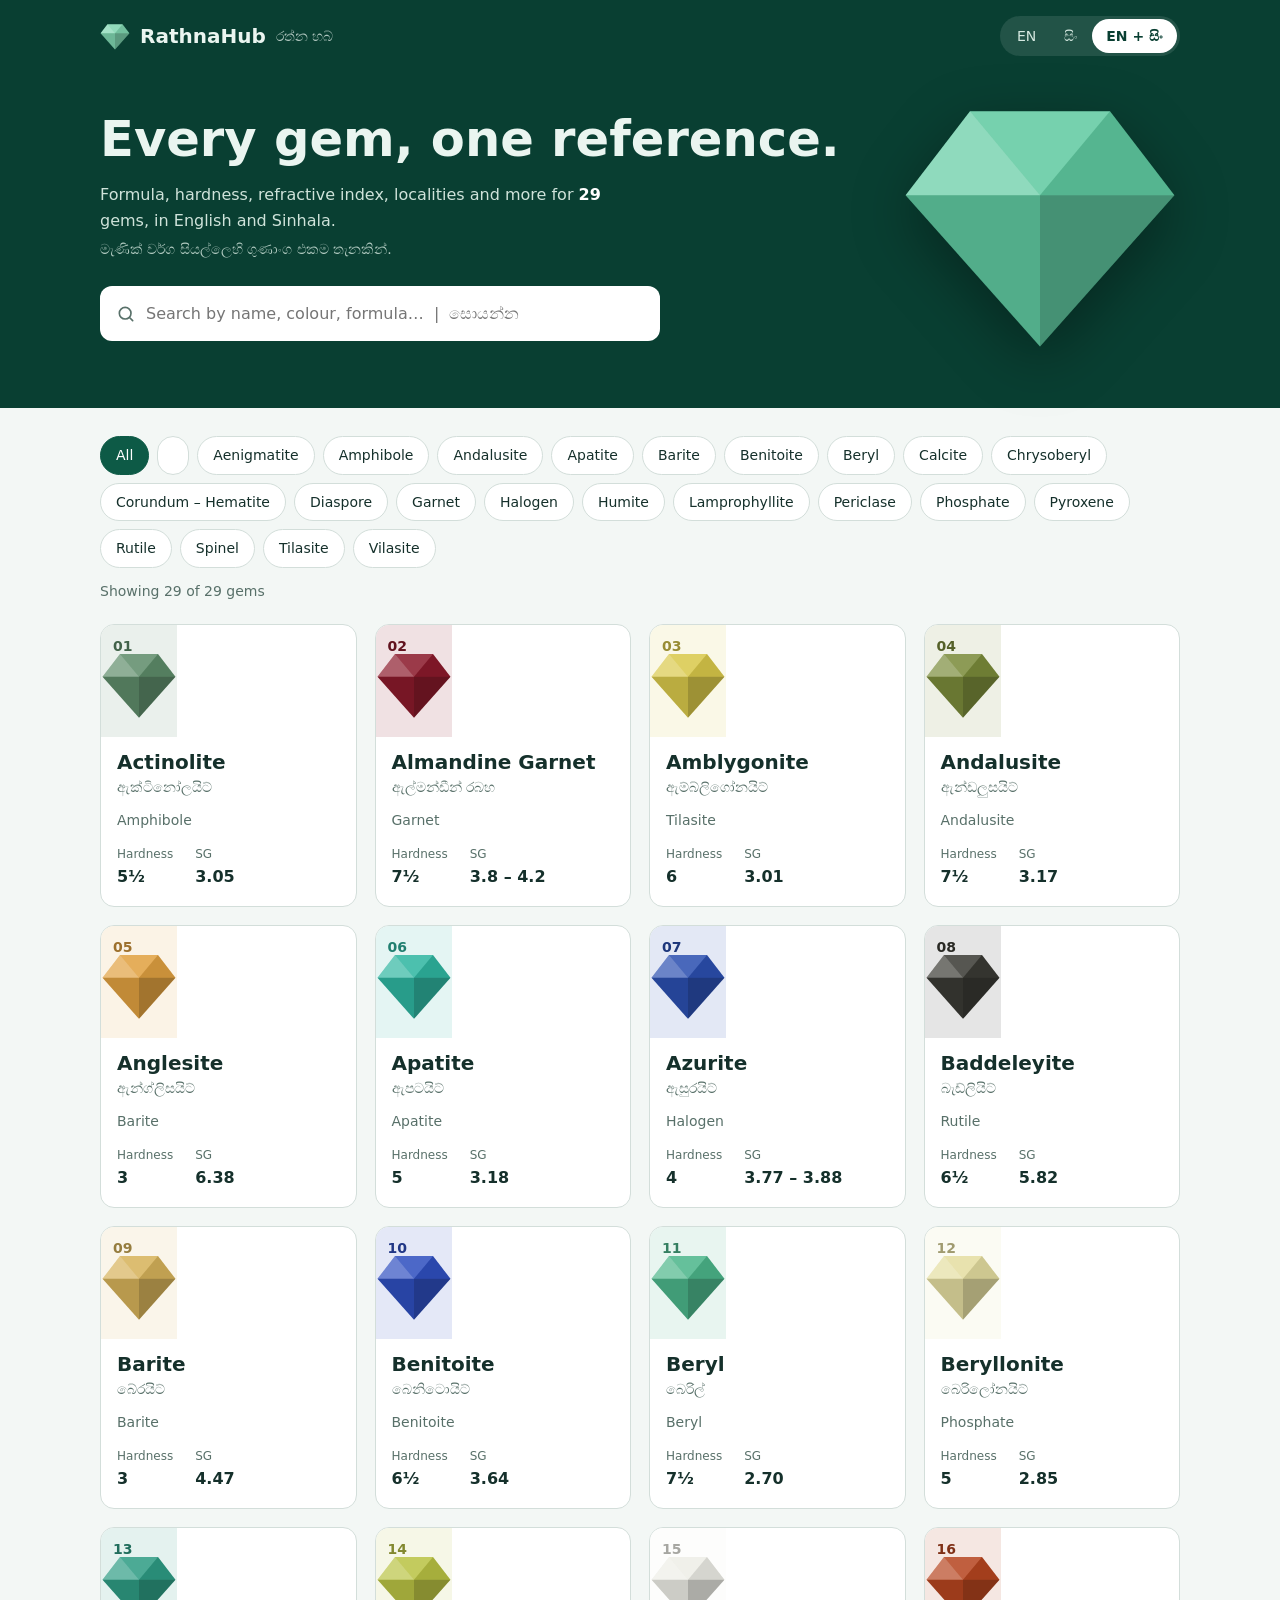
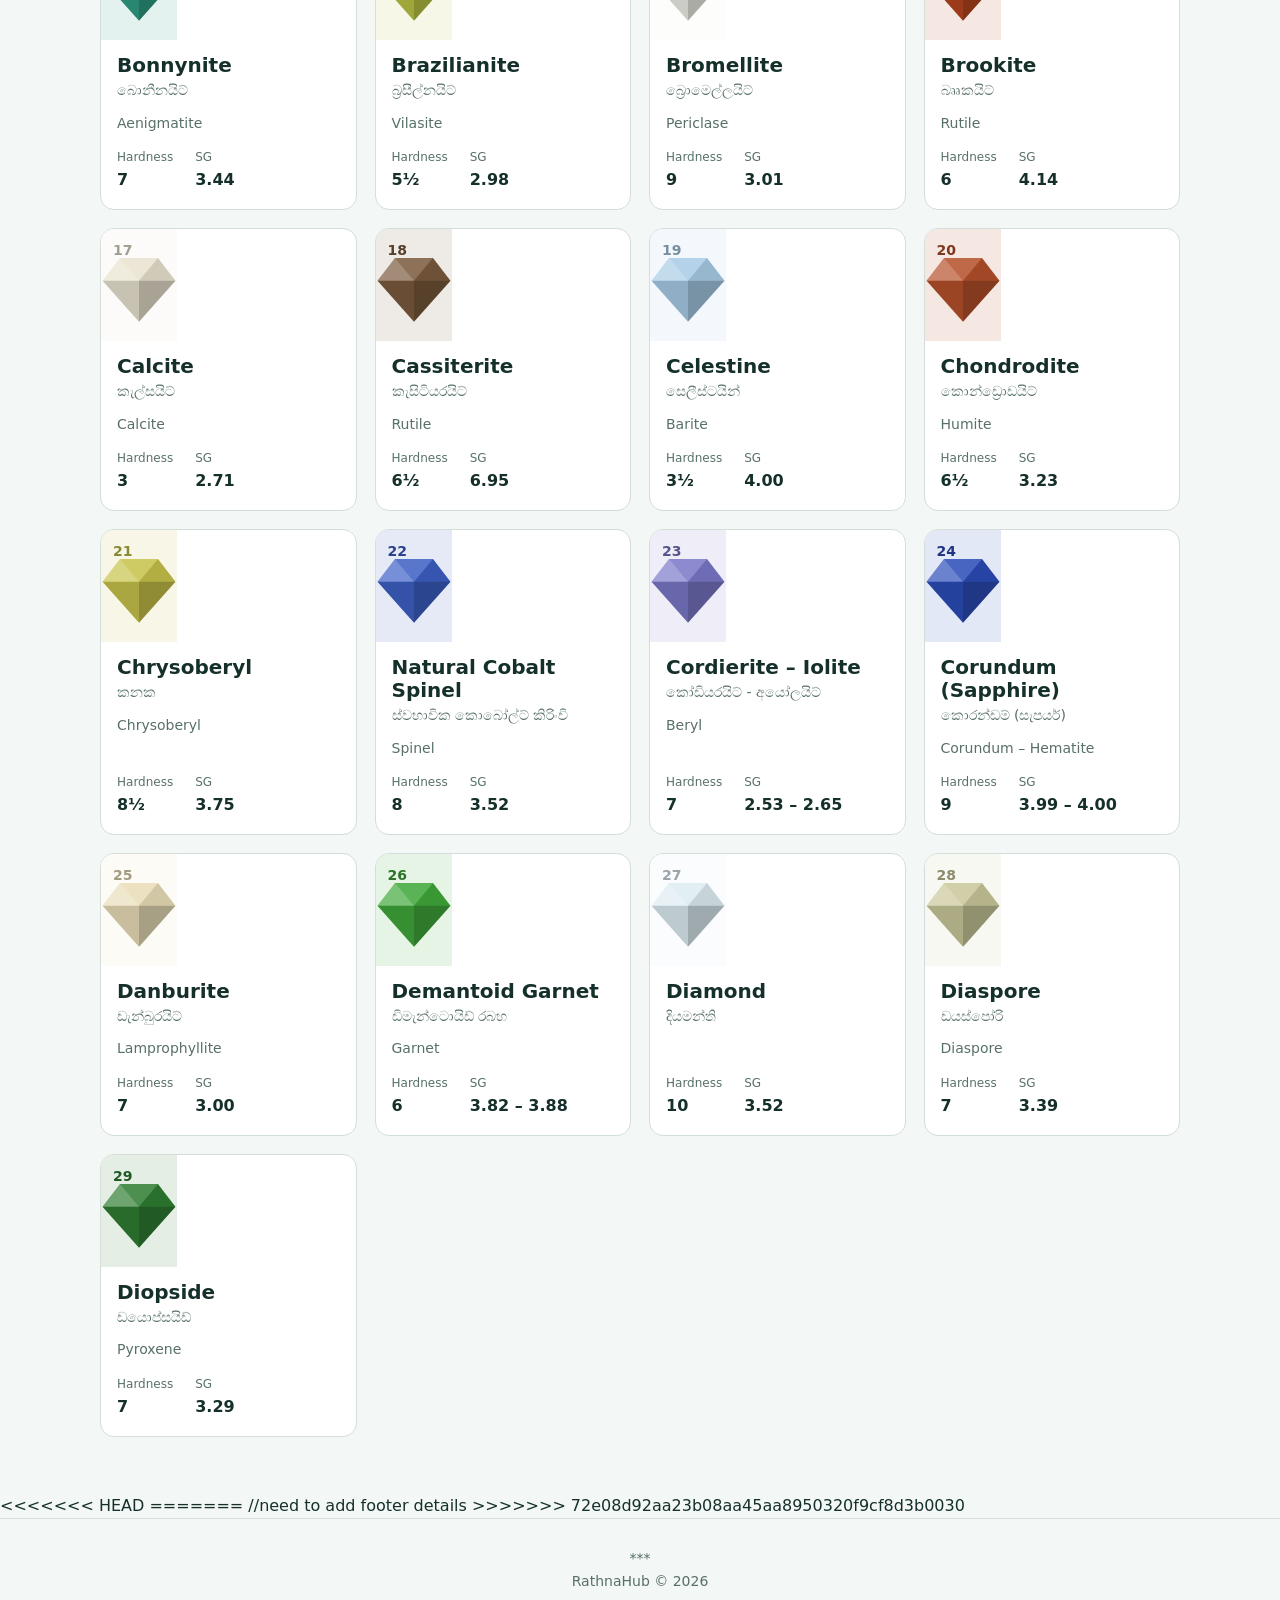
==== commit f0e9cd17: "Merge remote and local files" ====
--- a/index.html
+++ b/index.html
@@ -88,7 +88,11 @@
     </article>
   </dialog>
 
+<<<<<<< HEAD
   <!-- need to add footer details -->
+=======
+  //need to add footer details
+>>>>>>> 72e08d92aa23b08aa45aa8950320f9cf8d3b0030
   <footer class="site-footer">
     <p>***</p>
     <p class="si">RathnaHub &copy; <span id="year"></span></p>
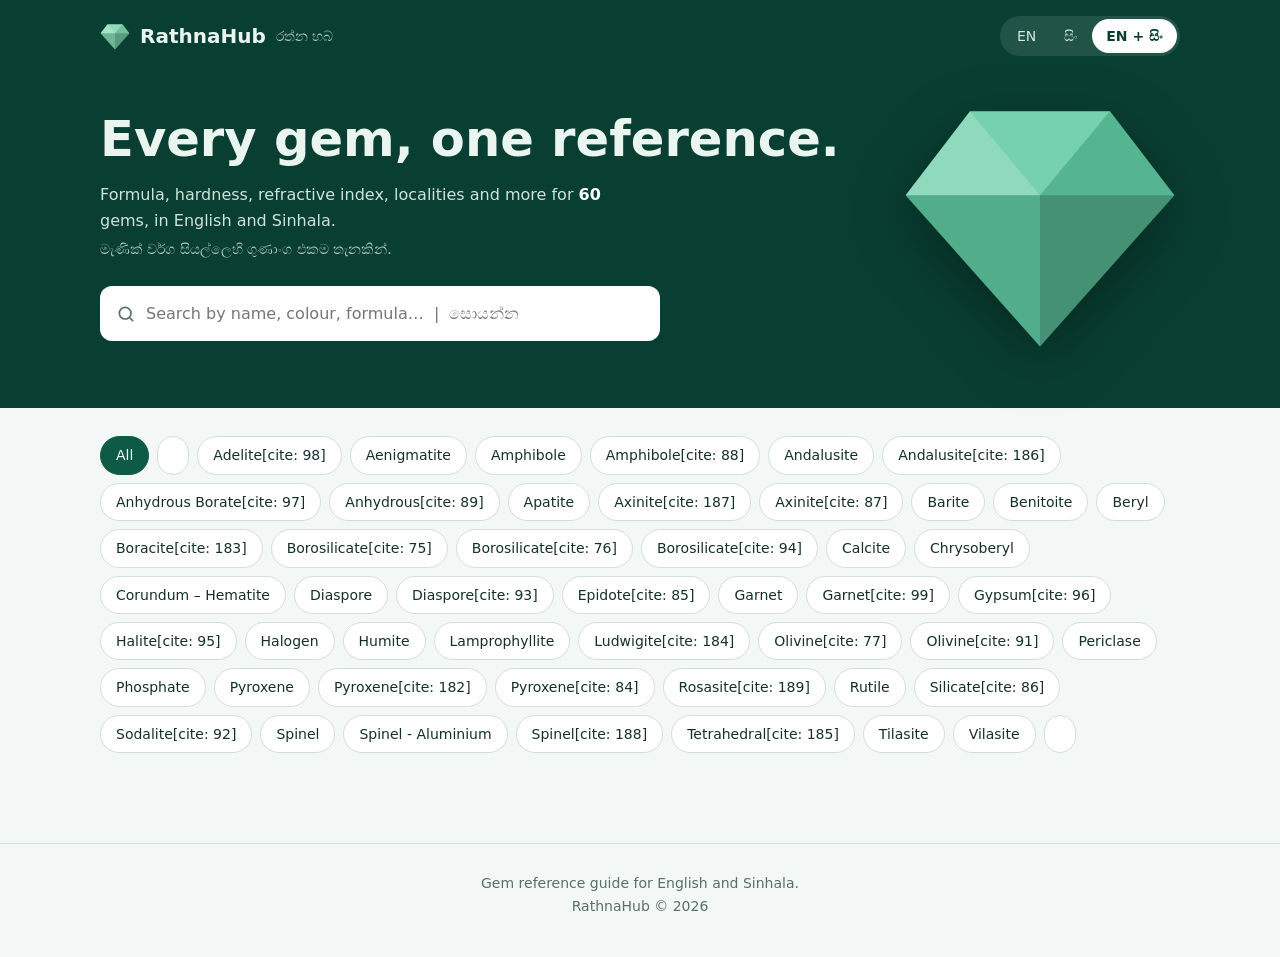
==== commit 79be5464: "fix error" ====
--- a/index.html
+++ b/index.html
@@ -88,13 +88,8 @@
     </article>
   </dialog>
 
-<<<<<<< HEAD
-  <!-- need to add footer details -->
-=======
-  //need to add footer details
->>>>>>> 72e08d92aa23b08aa45aa8950320f9cf8d3b0030
   <footer class="site-footer">
-    <p>***</p>
+    <p>Gem reference guide for English and Sinhala.</p>
     <p class="si">RathnaHub &copy; <span id="year"></span></p>
   </footer>
 
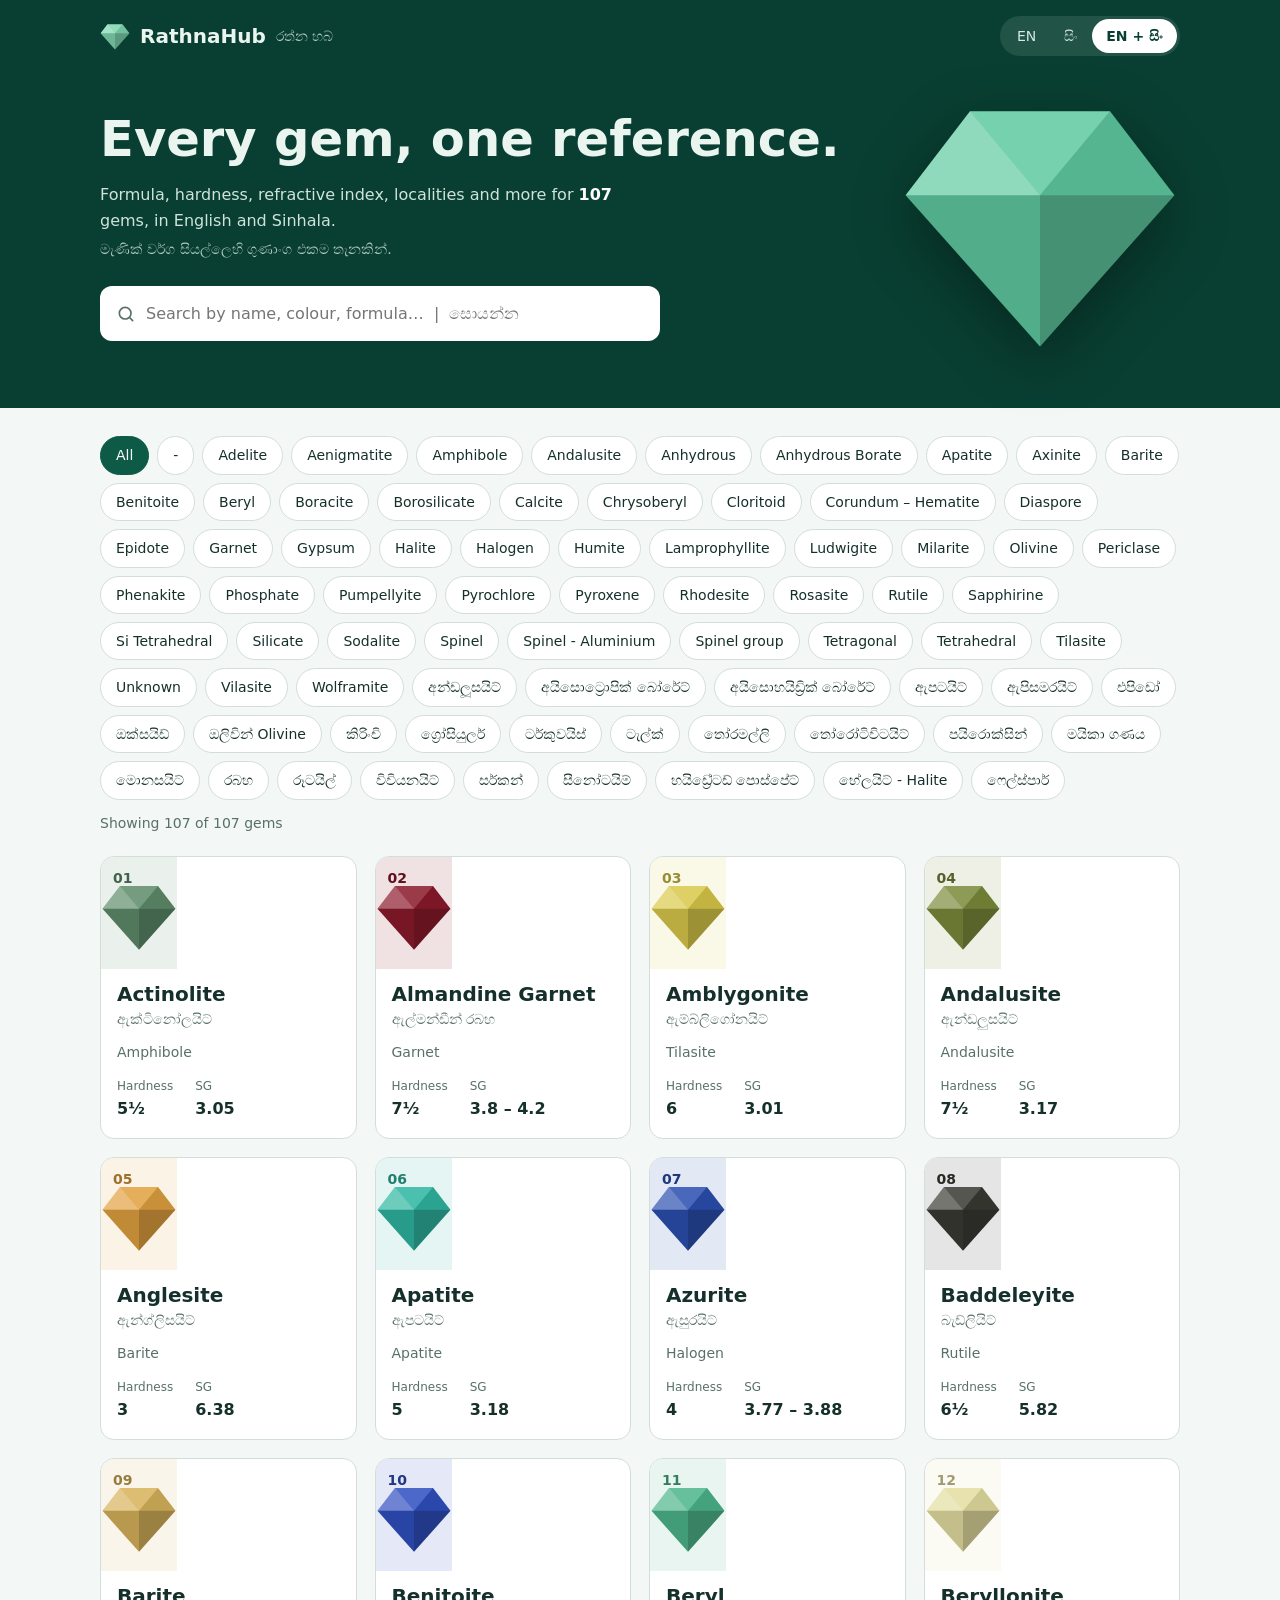
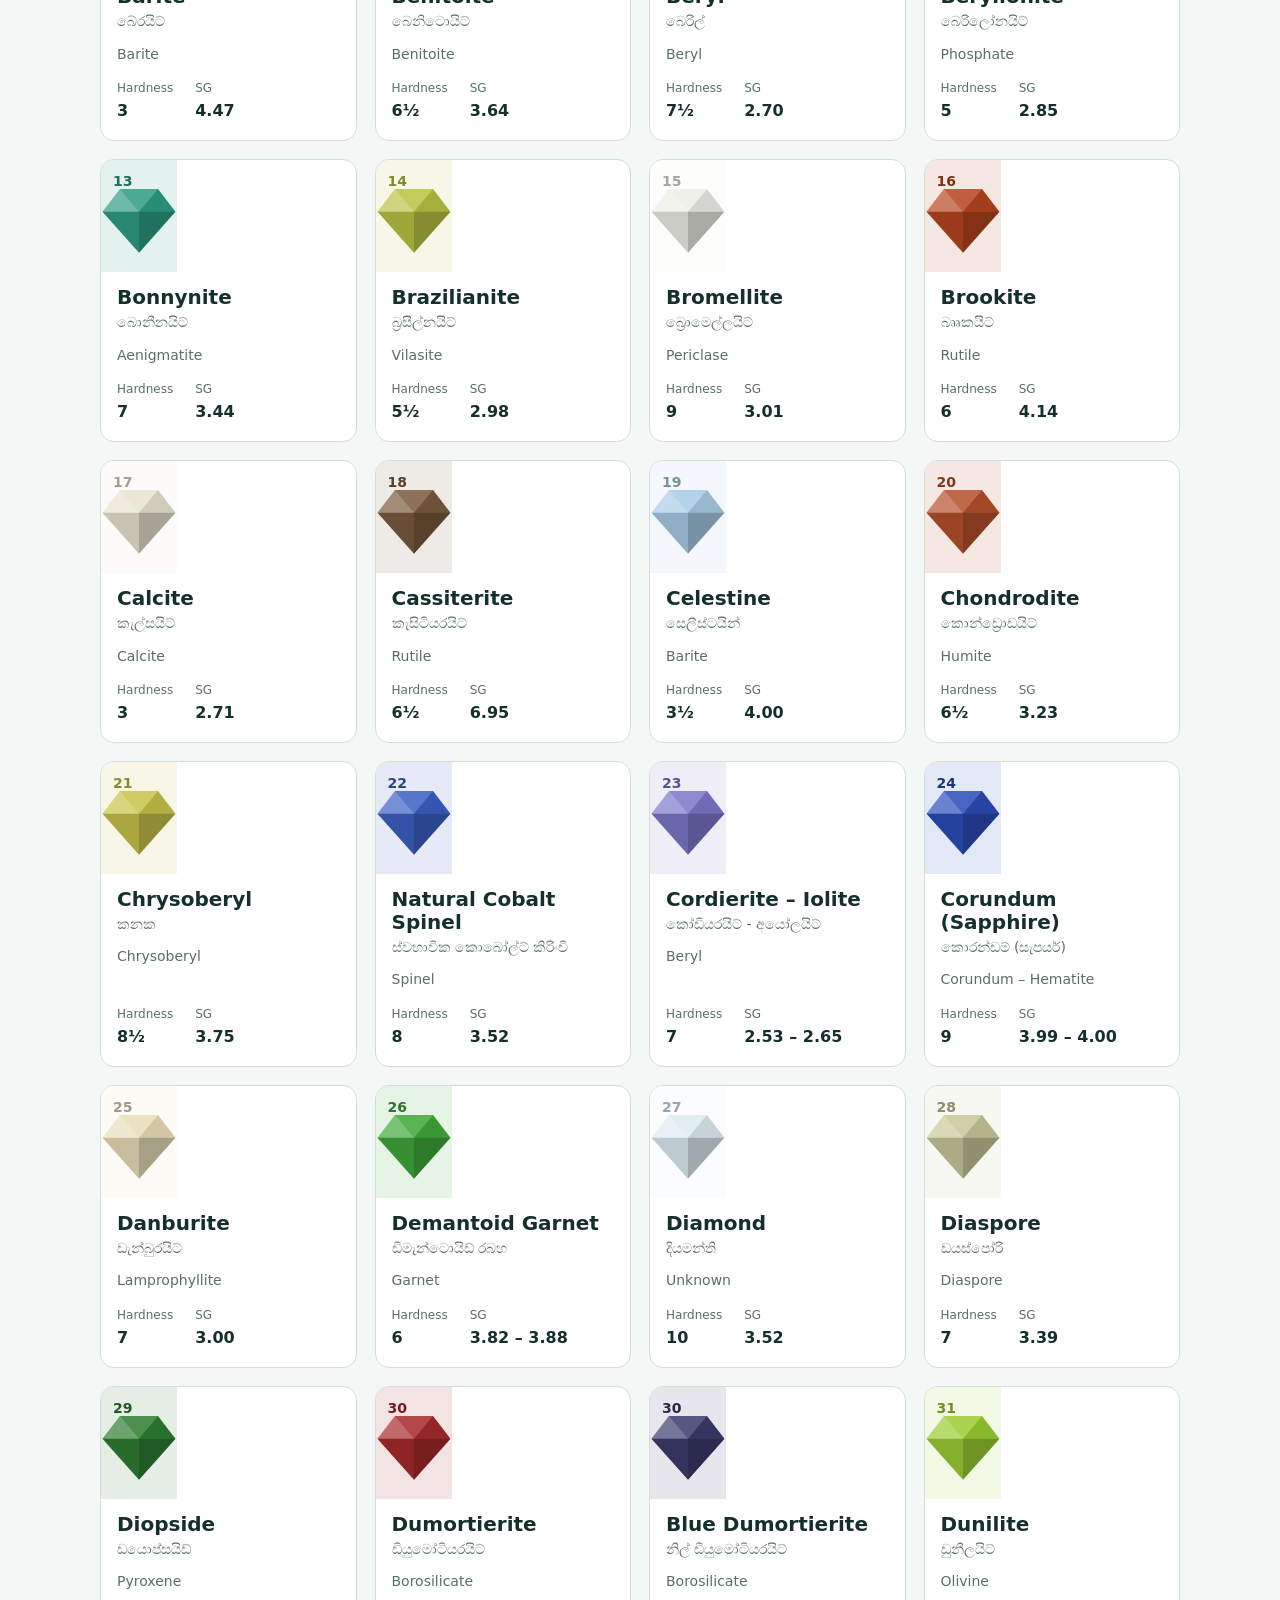
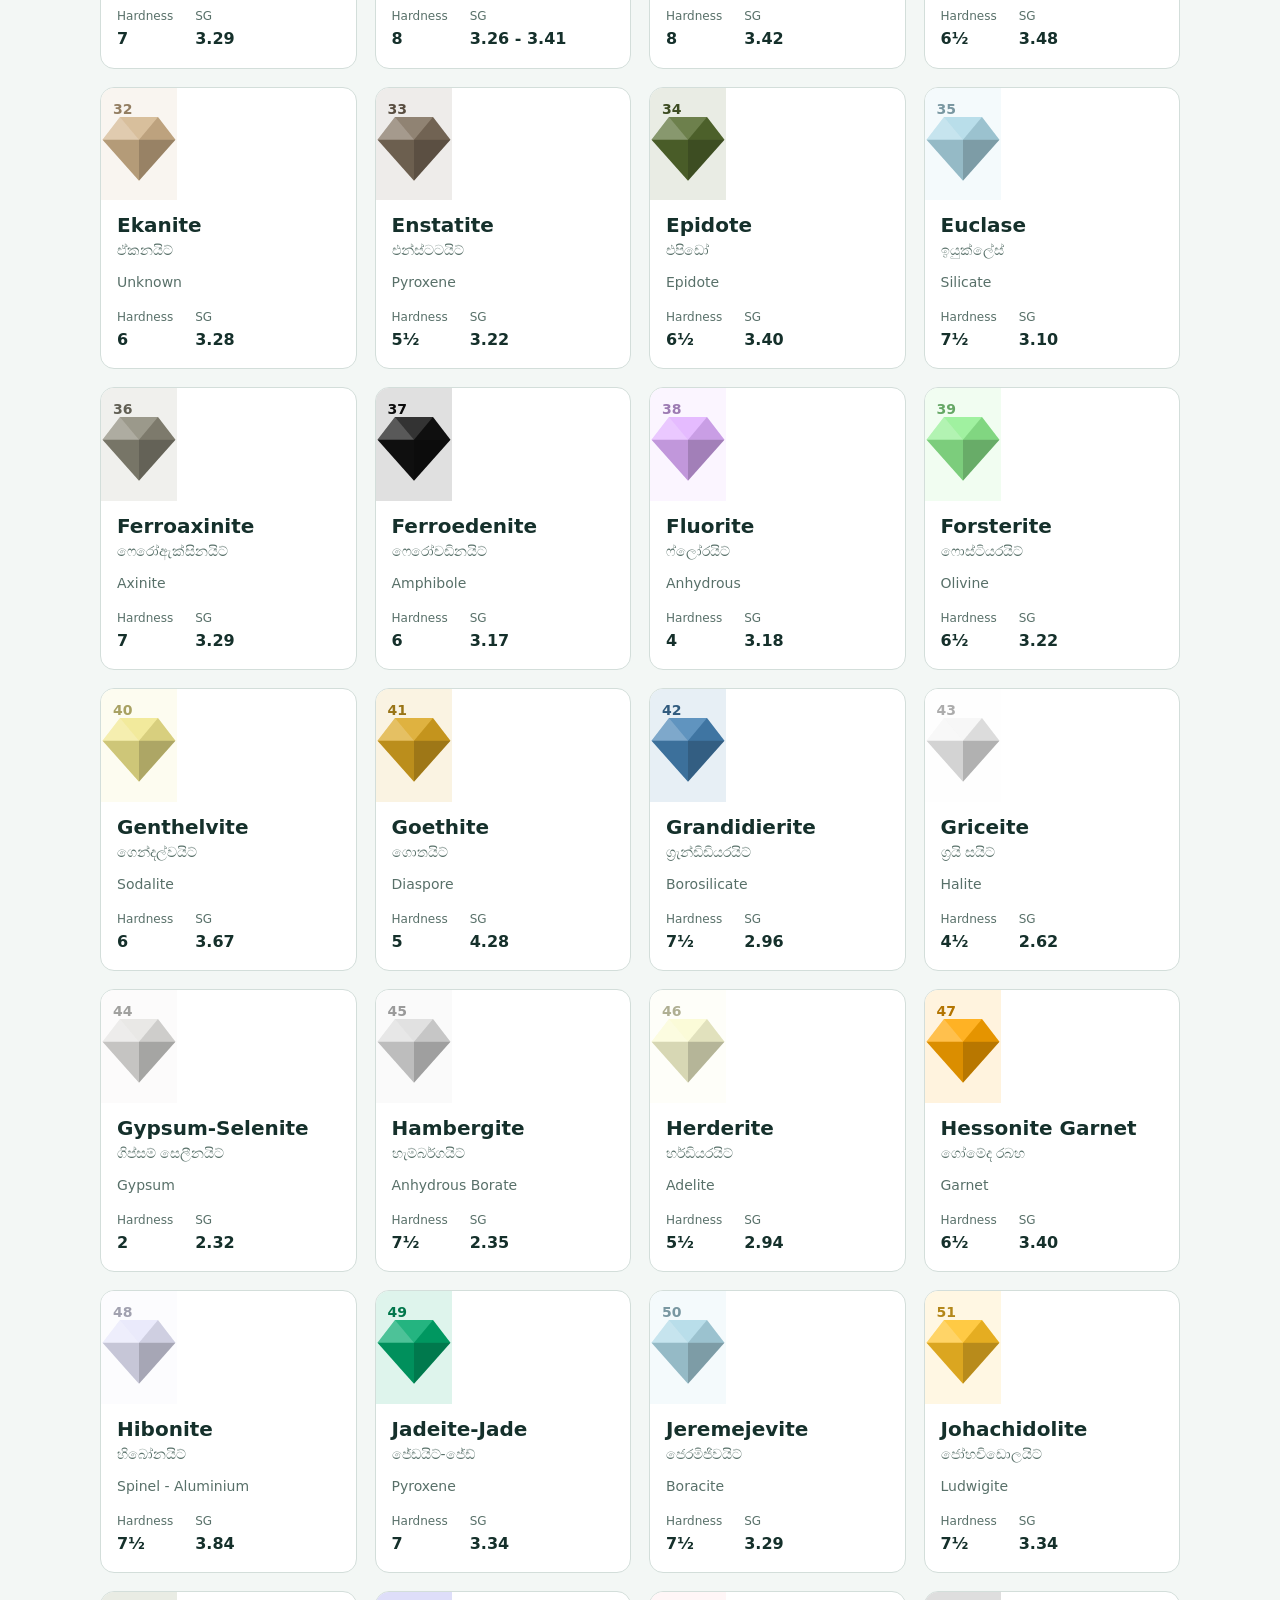
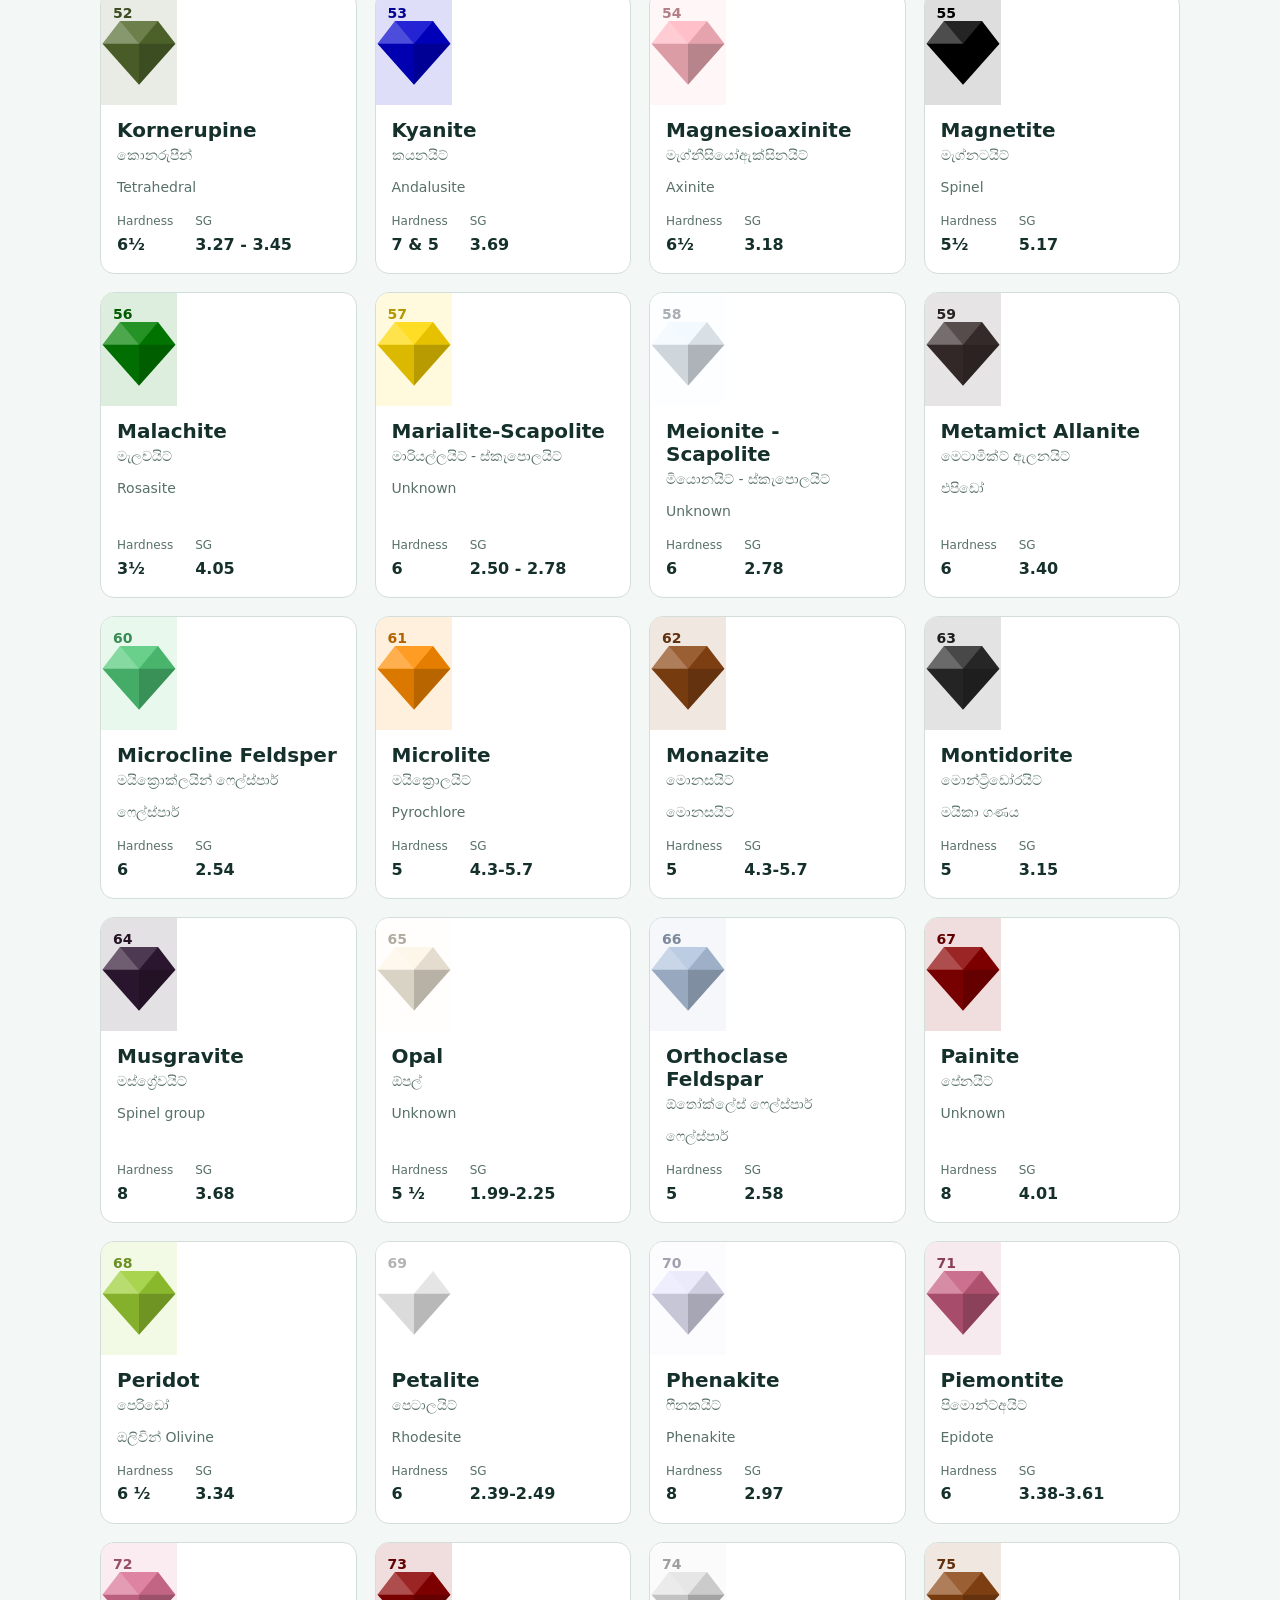
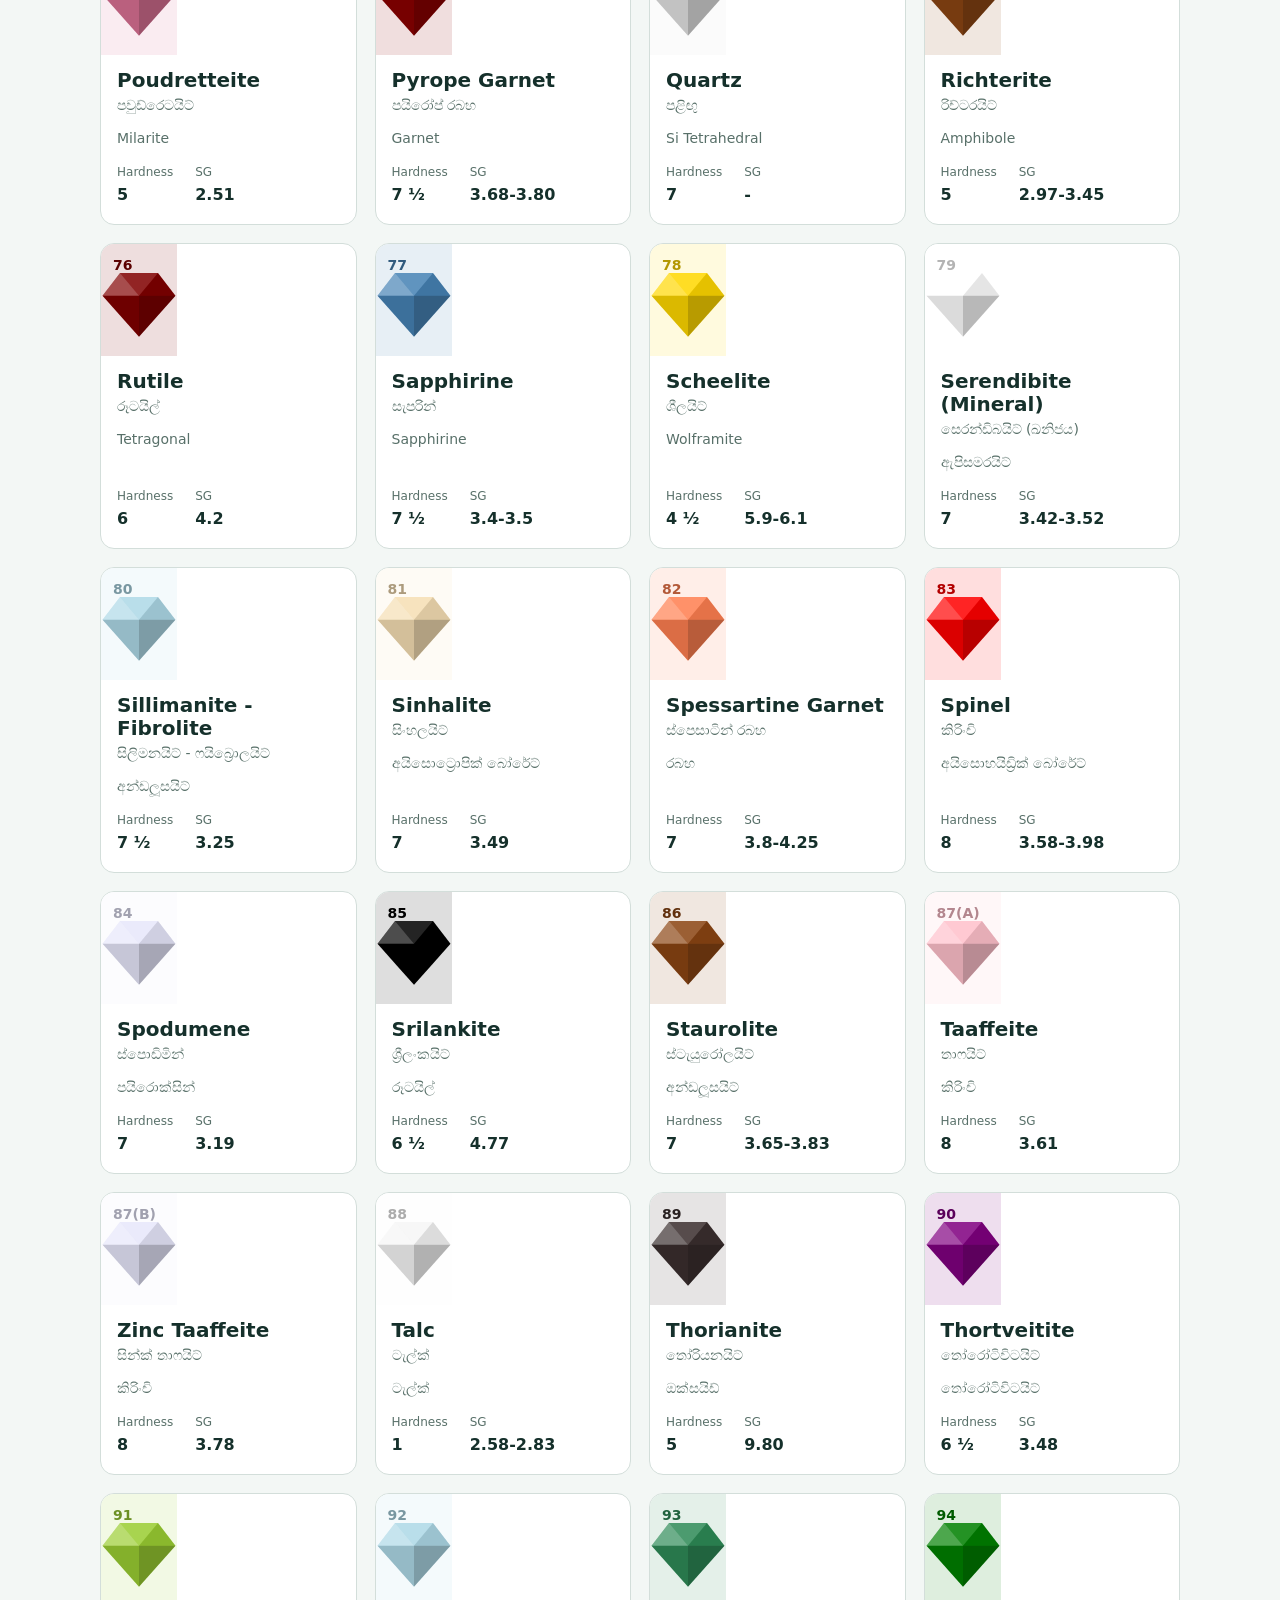
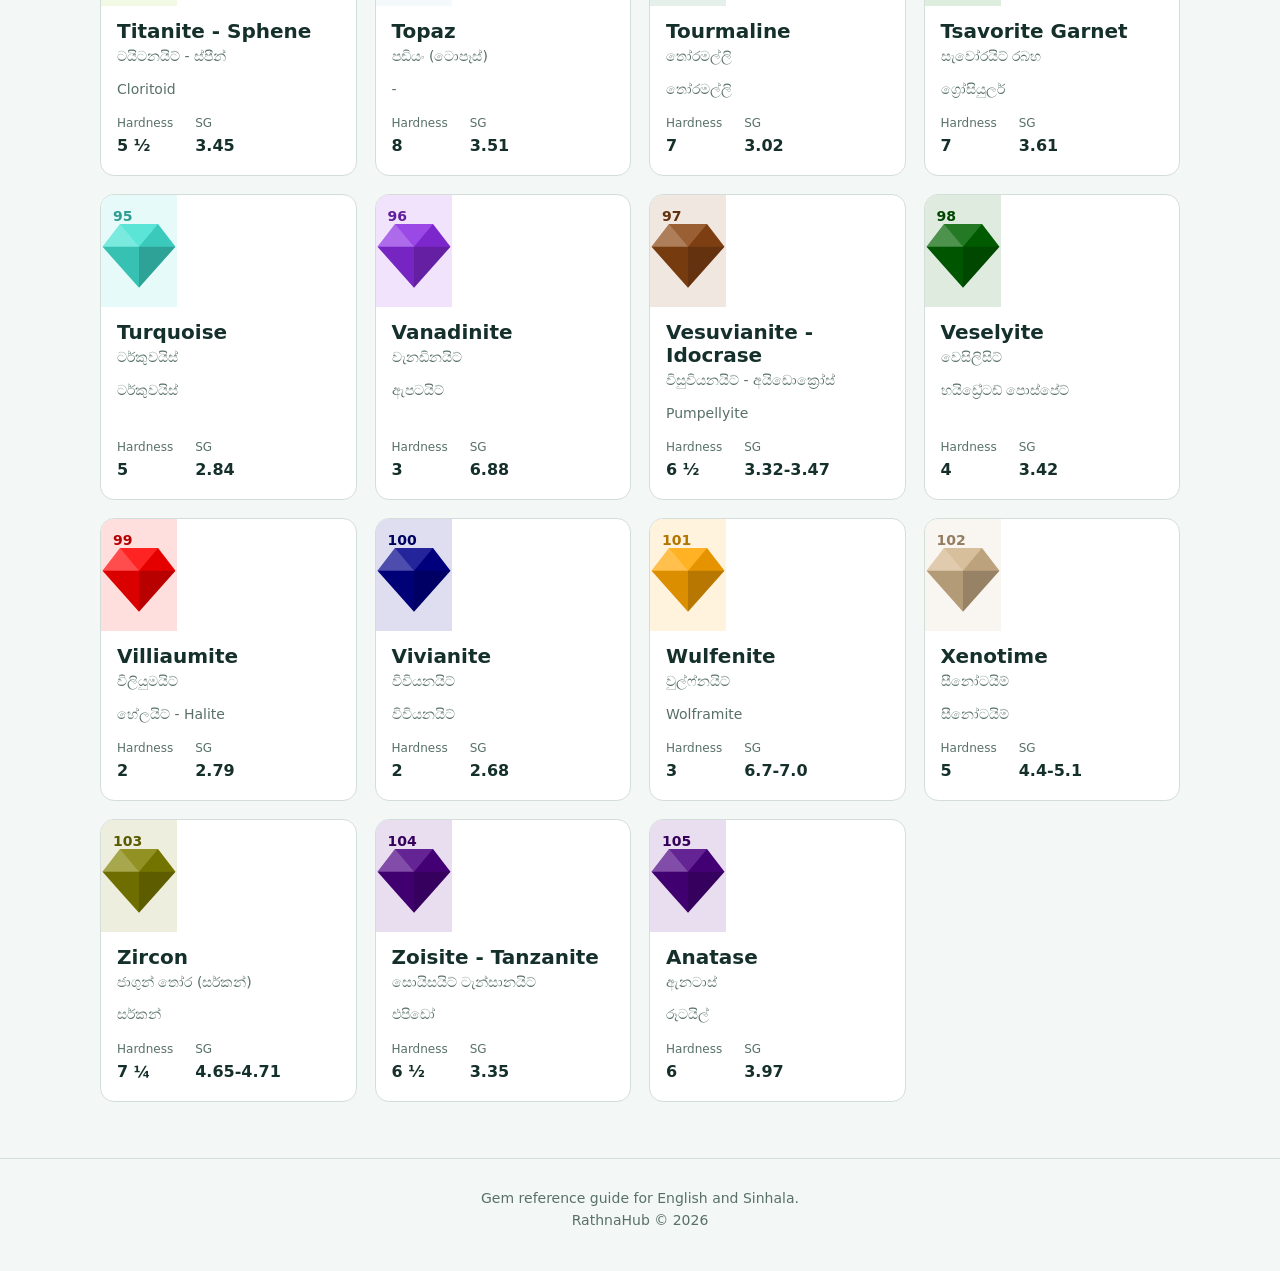
==== commit e8cb4bbf: "Add  Loading page" ====
--- a/index.html
+++ b/index.html
@@ -12,6 +12,28 @@
   <link rel="stylesheet" href="style.css">
 </head>
 <body data-lang="both">
+  <div class="page-loader" id="pageLoader" role="status" aria-live="polite">
+    <svg class="loader-diamond" viewBox="0 0 120 110" aria-hidden="true">
+      <g class="diamond-edges">
+        <path d="M30 15h60l21 28-51 53L9 43zM9 43h102M30 15l30 81 30-81M30 15l-1 28 31 53 31-53-1-28M9 43l31 0 20 53 20-53 31 0M30 15l10 28 20-28 20 28 10-28" />
+      </g>
+      <g class="diamond-nodes">
+        <circle cx="30" cy="15" r="3.5" />
+        <circle cx="90" cy="15" r="3.5" />
+        <circle cx="9" cy="43" r="3.5" />
+        <circle cx="30" cy="43" r="3" />
+        <circle cx="40" cy="43" r="3" />
+        <circle cx="60" cy="15" r="3" />
+        <circle cx="60" cy="43" r="3.5" />
+        <circle cx="80" cy="43" r="3" />
+        <circle cx="90" cy="43" r="3" />
+        <circle cx="111" cy="43" r="3.5" />
+        <circle cx="60" cy="96" r="4" />
+      </g>
+    </svg>
+    <span class="loader-text">Loading RathnaHub…</span>
+  </div>
+
   <a class="skip-link" href="#gems">Skip to gems</a>
 
   <!-- ============ HEADER + HERO ============ -->
--- a/style.css
+++ b/style.css
@@ -60,6 +60,31 @@
   background: #fff; color: var(--ink); padding: 8px 14px; border-radius: 8px;
 }
 .skip-link:focus { top: 12px; }
+
+.page-loader {
+  position: fixed; inset: 0; z-index: 100;
+  display: grid; place-content: center; justify-items: center; gap: 16px;
+  background: var(--emerald-deep); color: #eaf5f0;
+  transition: opacity 0.3s ease, visibility 0s linear 0.3s;
+}
+.page-loader.is-hidden { opacity: 0; visibility: hidden; pointer-events: none; }
+.loader-diamond {
+  width: 112px; height: 104px; overflow: visible;
+  filter: drop-shadow(0 0 12px rgba(127,214,176,0.25));
+  transform-style: preserve-3d;
+  animation: diamond-rotate 3.2s linear infinite;
+}
+.diamond-edges {
+  fill: none; stroke: #7fd6b0; stroke-width: 1.5;
+  stroke-linecap: round; stroke-linejoin: round;
+}
+.diamond-nodes { fill: #eaf5f0; }
+.diamond-nodes circle:nth-child(3n) { fill: #7fd6b0; }
+@keyframes diamond-rotate {
+  from { transform: perspective(360px) rotateY(0deg) rotateZ(0deg); }
+  to { transform: perspective(360px) rotateY(360deg) rotateZ(360deg); }
+}
+.loader-text { font-size: var(--step--1); font-weight: 700; }
 
 /* Language switching: data-lang on <body> = en | si | both */
 body[data-lang="en"] .si-only { display: none; }
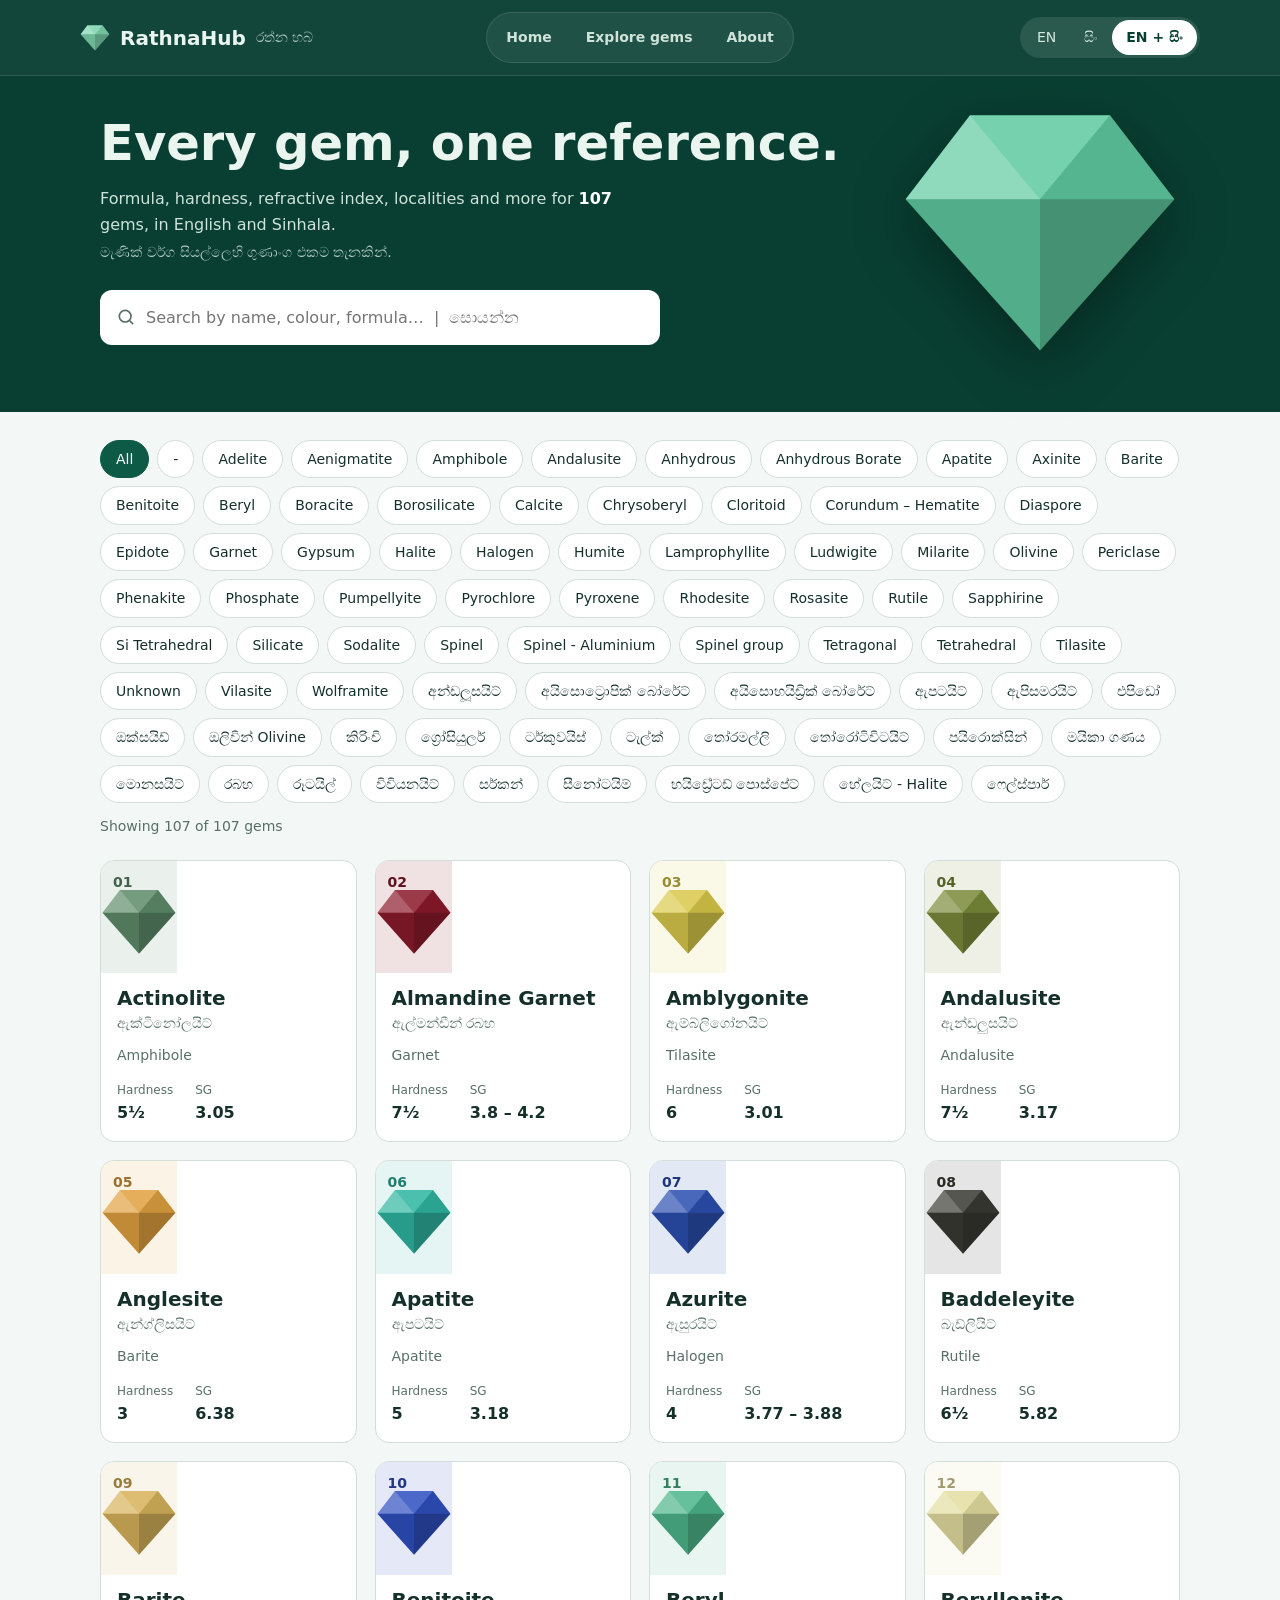
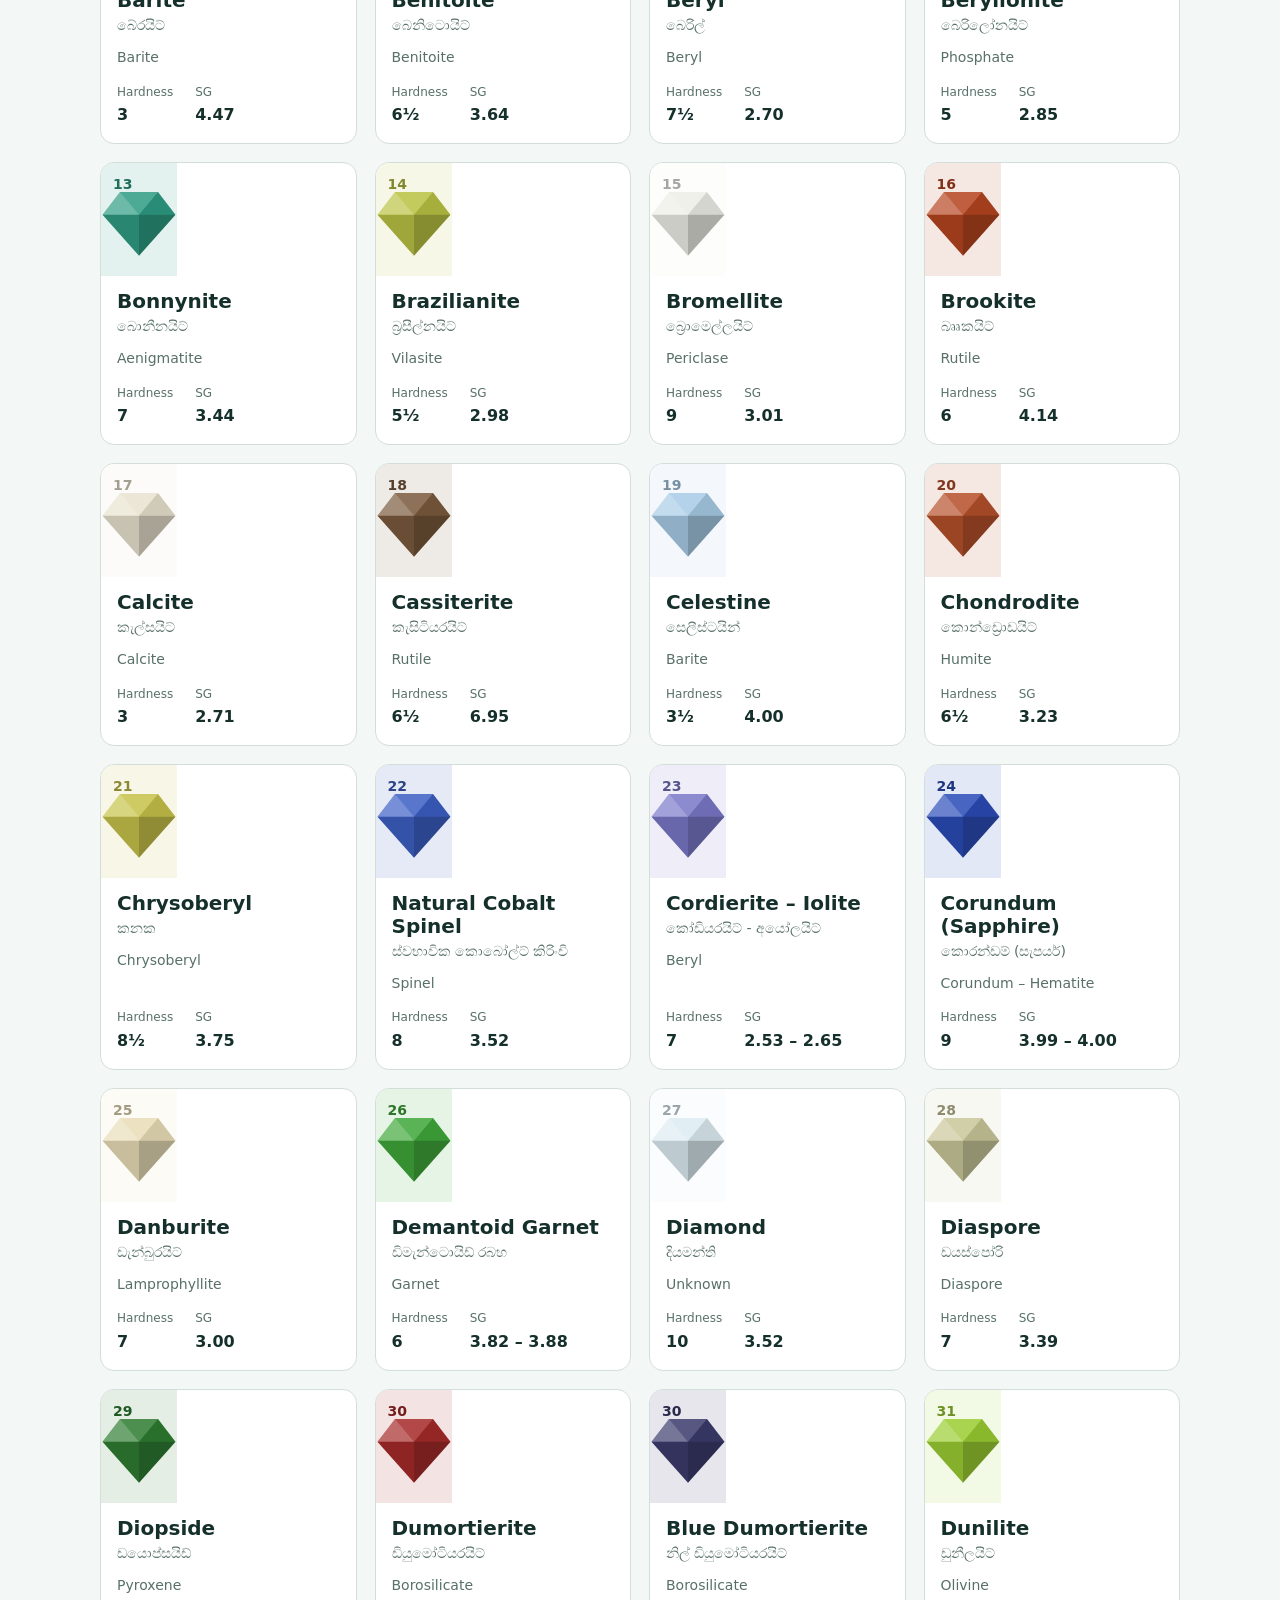
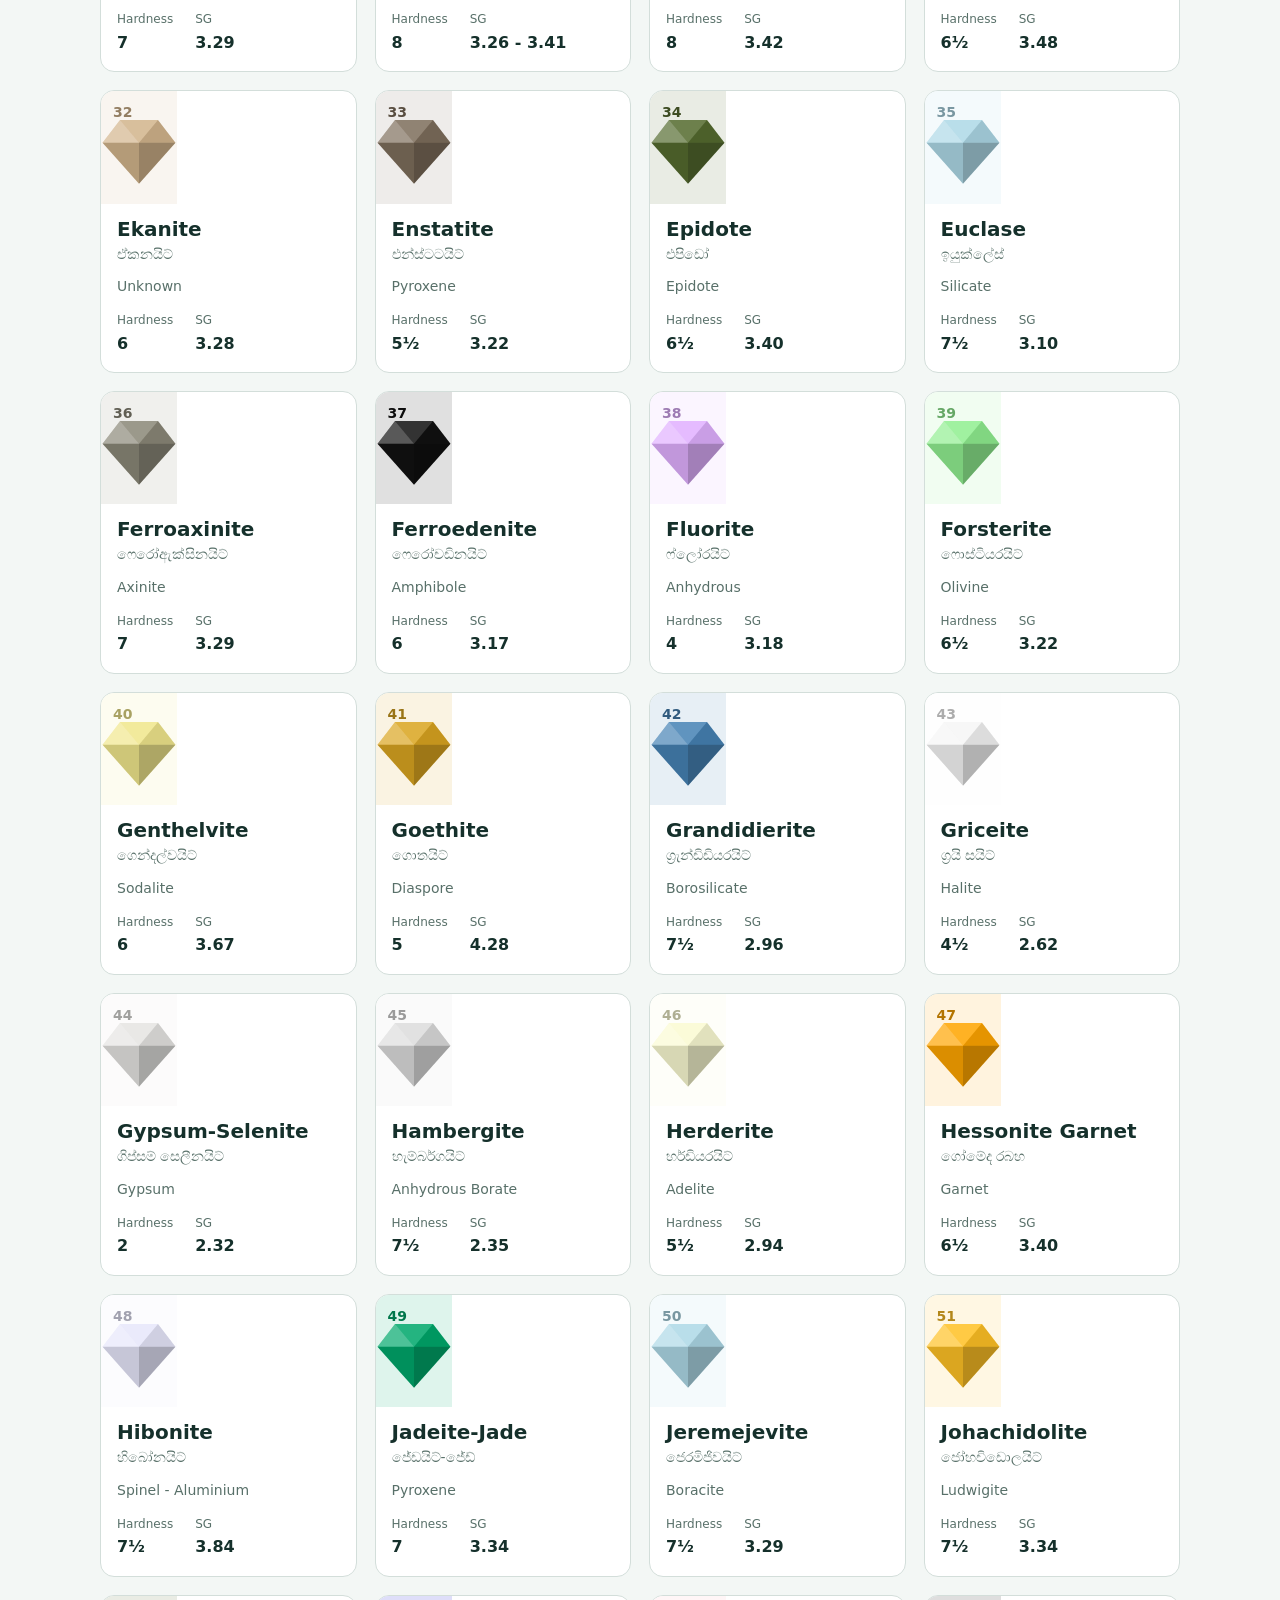
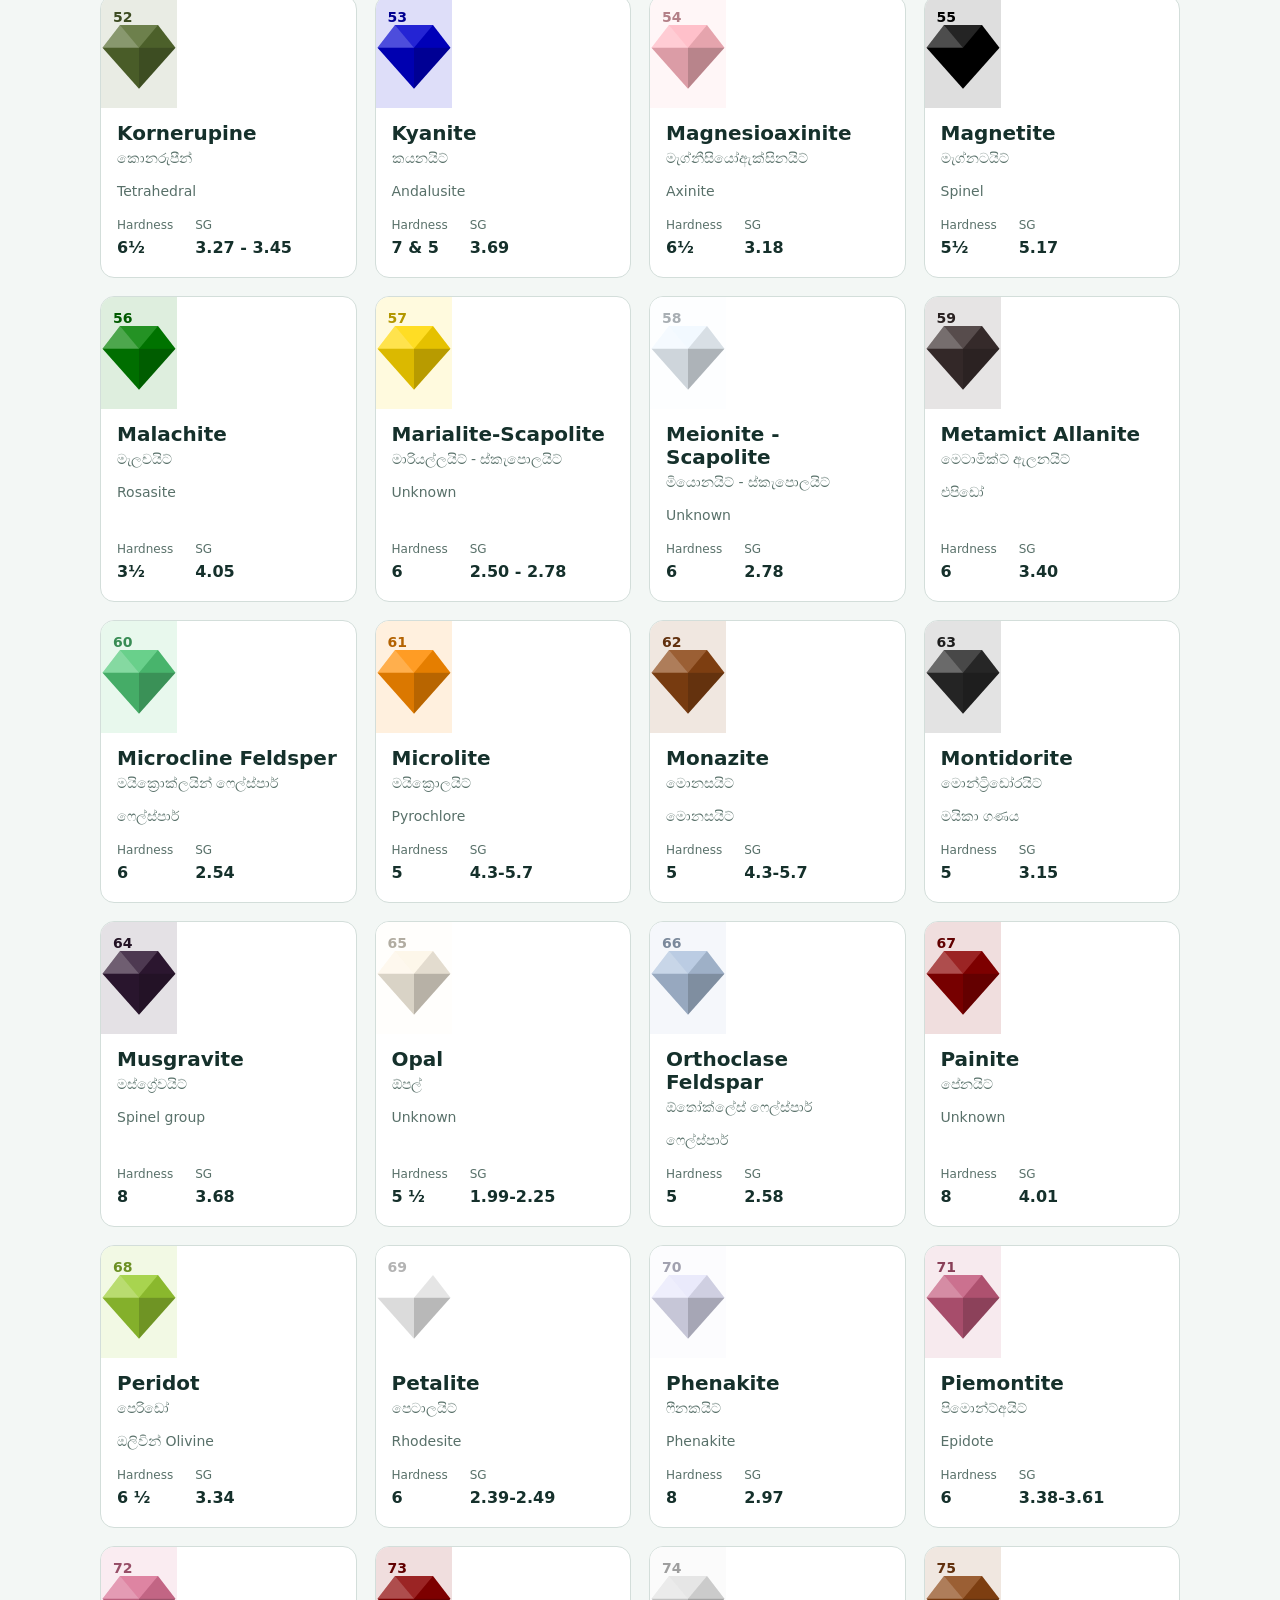
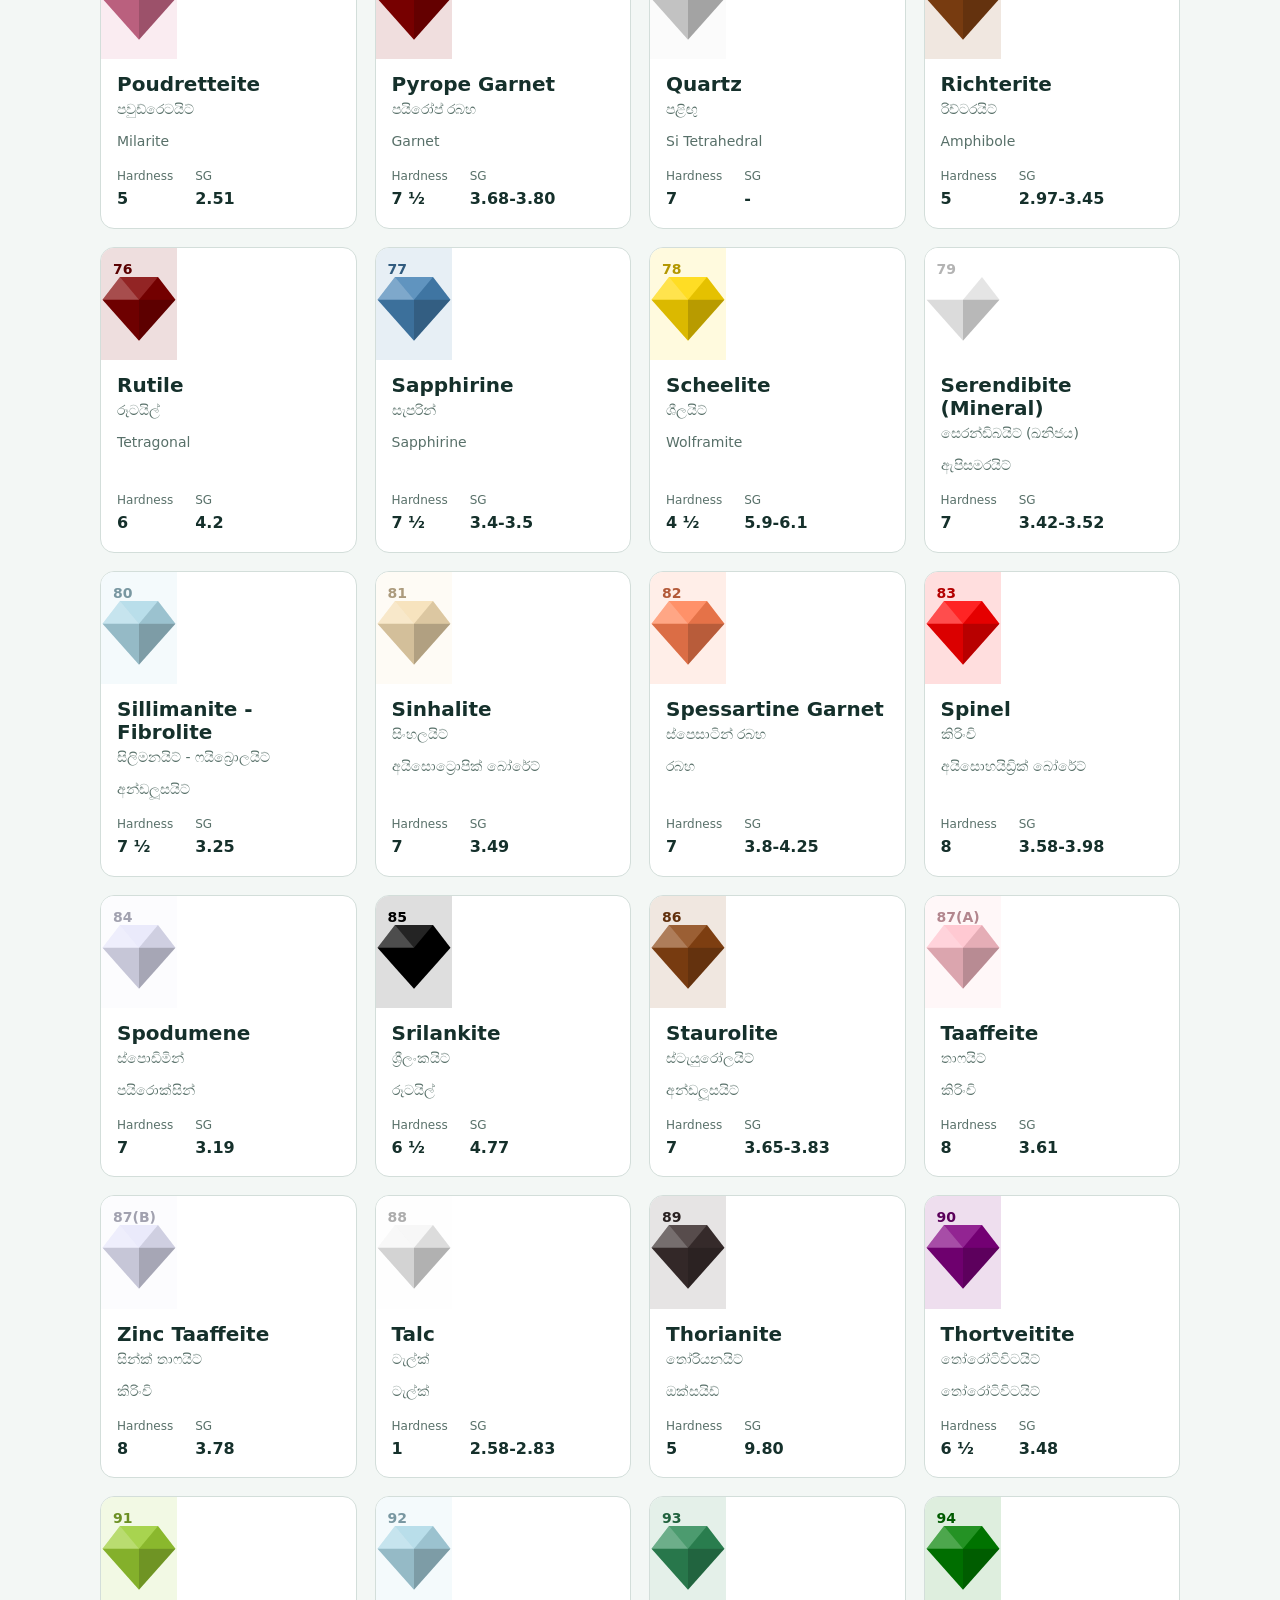
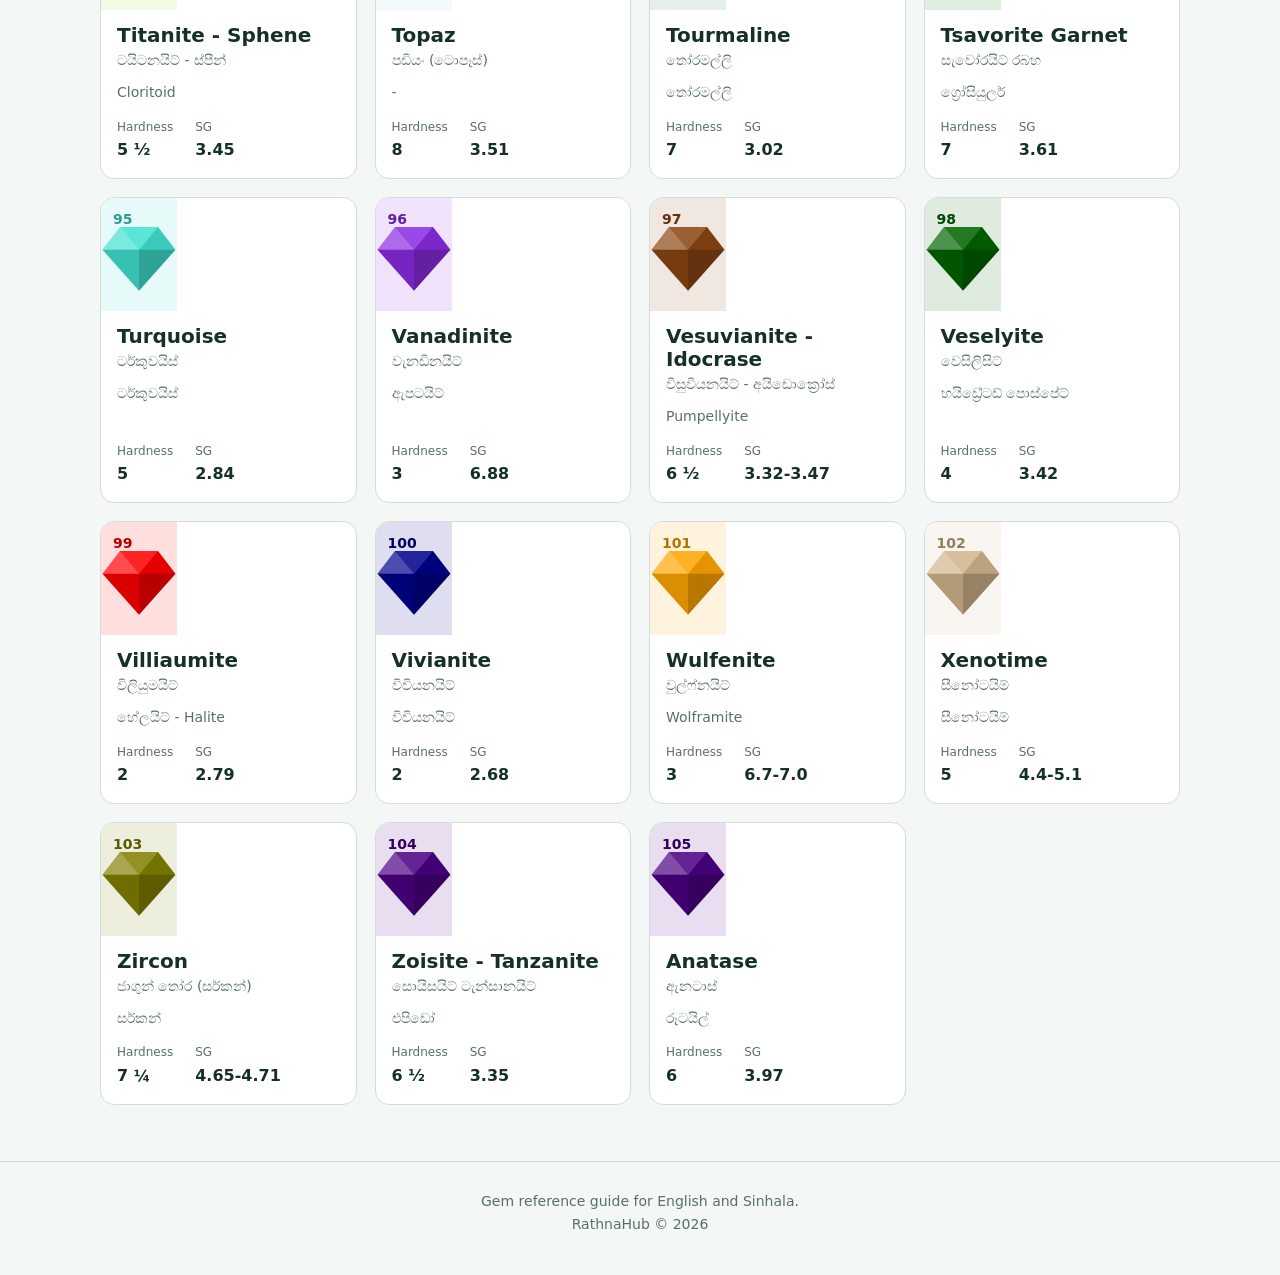
==== commit 52f455b8: "Add navigation bar structure" ====
--- a/index.html
+++ b/index.html
@@ -37,22 +37,28 @@
   <a class="skip-link" href="#gems">Skip to gems</a>
 
   <!-- ============ HEADER + HERO ============ -->
+  <header class="site-header">
+    <a class="brand" href="#home" aria-label="RathnaHub home">
+      <span class="brand-gem" id="brandGem"></span>
+      <span class="brand-name">RathnaHub</span>
+      <span class="brand-si">රත්න හබ්</span>
+    </a>
+
+    <nav class="site-nav" aria-label="Main navigation">
+      <a class="nav-link" href="#home">Home</a>
+      <a class="nav-link" href="#gems">Explore gems</a>
+      <a class="nav-link" href="#about">About</a>
+    </nav>
+
+    <div class="lang" role="group" aria-label="Language">
+      <button type="button" class="lang-btn" data-lang="en" aria-pressed="false">EN</button>
+      <button type="button" class="lang-btn" data-lang="si" aria-pressed="false">සිං</button>
+      <button type="button" class="lang-btn" data-lang="both" aria-pressed="true">EN + සිං</button>
+    </div>
+  </header>
+
   <div class="top">
-    <header class="site-header">
-      <a class="brand" href="./" aria-label="RathnaHub home">
-        <span class="brand-gem" id="brandGem"></span>
-        <span class="brand-name">RathnaHub</span>
-        <span class="brand-si">රත්න හබ්</span>
-      </a>
-
-      <div class="lang" role="group" aria-label="Language">
-        <button type="button" class="lang-btn" data-lang="en" aria-pressed="false">EN</button>
-        <button type="button" class="lang-btn" data-lang="si" aria-pressed="false">සිං</button>
-        <button type="button" class="lang-btn" data-lang="both" aria-pressed="true">EN + සිං</button>
-      </div>
-    </header>
-
-    <section class="hero">
+    <section class="hero" id="home">
       <div class="hero-text">
         <h1>Every gem, one reference.</h1>
         <p class="hero-sub">Formula, hardness, refractive index, localities and more for <strong id="totalCount">0</strong> gems, in English and Sinhala.</p>
@@ -110,7 +116,7 @@
     </article>
   </dialog>
 
-  <footer class="site-footer">
+  <footer class="site-footer" id="about">
     <p>Gem reference guide for English and Sinhala.</p>
     <p class="si">RathnaHub &copy; <span id="year"></span></p>
   </footer>
--- a/style.css
+++ b/style.css
@@ -32,7 +32,7 @@
 
 /* ---------- 2. BASE ---------- */
 *, *::before, *::after { box-sizing: border-box; }
-html { -webkit-text-size-adjust: 100%; }
+html { -webkit-text-size-adjust: 100%; scroll-behavior: smooth; }
 
 body {
   margin: 0;
@@ -99,15 +99,33 @@
 .top { background: var(--emerald-deep); color: #eaf5f0; }
 
 .site-header {
-  max-width: 1120px; margin: 0 auto; padding: 16px 20px;
-  display: flex; align-items: center; justify-content: space-between; gap: 12px;
+  position: sticky; top: 0; z-index: 20;
+  min-height: 76px; padding: 12px max(20px, calc((100% - 1120px) / 2));
+  display: grid; grid-template-columns: 1fr auto 1fr; align-items: center; gap: 20px;
+  background: rgba(9, 63, 50, 0.96); color: #eaf5f0;
+  border-bottom: 1px solid rgba(234,245,240,0.12);
+  backdrop-filter: blur(14px);
 }
 .brand { display: flex; align-items: center; gap: 10px; color: inherit; text-decoration: none; }
 .brand-gem { width: 30px; }
 .brand-name { font-family: var(--font-display); font-weight: 700; font-size: var(--step-1); }
 .brand-si { opacity: 0.75; font-size: var(--step--1); }
 
-.lang { display: flex; background: rgba(255,255,255,0.1); border-radius: 999px; padding: 3px; }
+.site-nav {
+  display: flex; align-items: center; gap: 6px;
+  padding: 5px; border: 1px solid rgba(234,245,240,0.12);
+  border-radius: 999px; background: rgba(255,255,255,0.06);
+}
+.nav-link {
+  padding: 8px 14px; border-radius: 999px; color: #cfe3da;
+  text-decoration: none; font-size: var(--step--1); font-weight: 700;
+  transition: background 0.15s, color 0.15s;
+}
+.nav-link:hover, .nav-link:focus-visible { background: rgba(255,255,255,0.12); color: #fff; }
+.lang {
+  justify-self: end; display: flex;
+  background: rgba(255,255,255,0.1); border-radius: 999px; padding: 3px;
+}
 .lang-btn {
   border: 0; background: transparent; cursor: pointer;
   padding: 6px 14px; border-radius: 999px; font-size: var(--step--1); color: #d6e9e1;
@@ -137,6 +155,7 @@
 .gem-svg { width: 100%; height: auto; }
 
 /* ---------- 4. BROWSER ---------- */
+#home, #gems, #about { scroll-margin-top: 88px; }
 .browser { max-width: 1120px; margin: 0 auto; padding: 28px 20px 56px; }
 
 .toolbar { display: flex; flex-wrap: wrap; align-items: center; justify-content: space-between; gap: 12px 20px; margin-bottom: 22px; }
@@ -241,10 +260,21 @@
   .prop { grid-template-columns: 1fr; gap: 2px; }
 }
 
+@media (max-width: 760px) {
+  .site-header {
+    grid-template-columns: 1fr auto; gap: 10px 14px;
+    padding: 10px 16px;
+  }
+  .site-nav { grid-column: 1 / -1; grid-row: 2; justify-self: center; }
+  .nav-link { padding: 7px 12px; }
+  .lang-btn { padding: 6px 10px; }
+}
+
 /* ---------- 7. FOOTER ---------- */
 .site-footer { text-align: center; padding: 28px 20px 40px; color: var(--muted); font-size: var(--step--1); border-top: 1px solid var(--line); }
 
 /* ---------- 8. MOTION ---------- */
 @media (prefers-reduced-motion: reduce) {
+  html { scroll-behavior: auto; }
   * { transition: none !important; animation: none !important; }
 }
